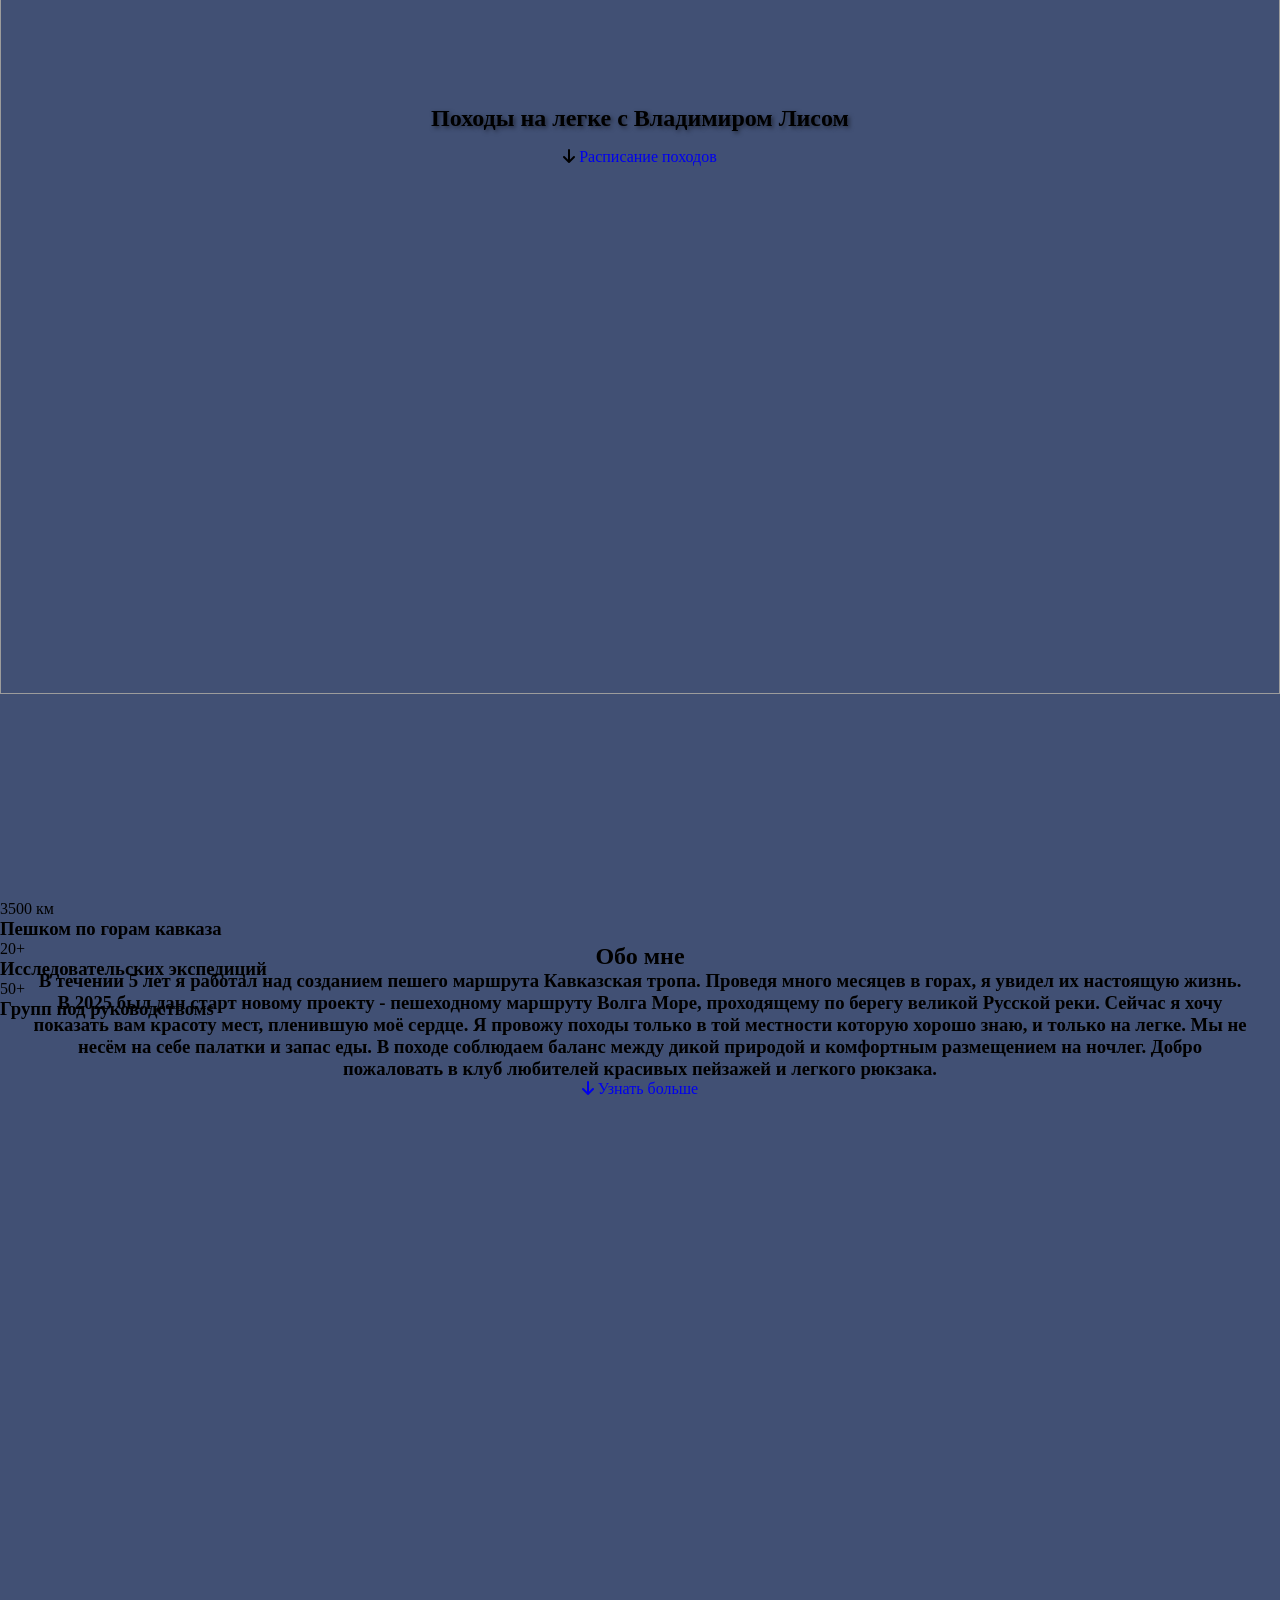
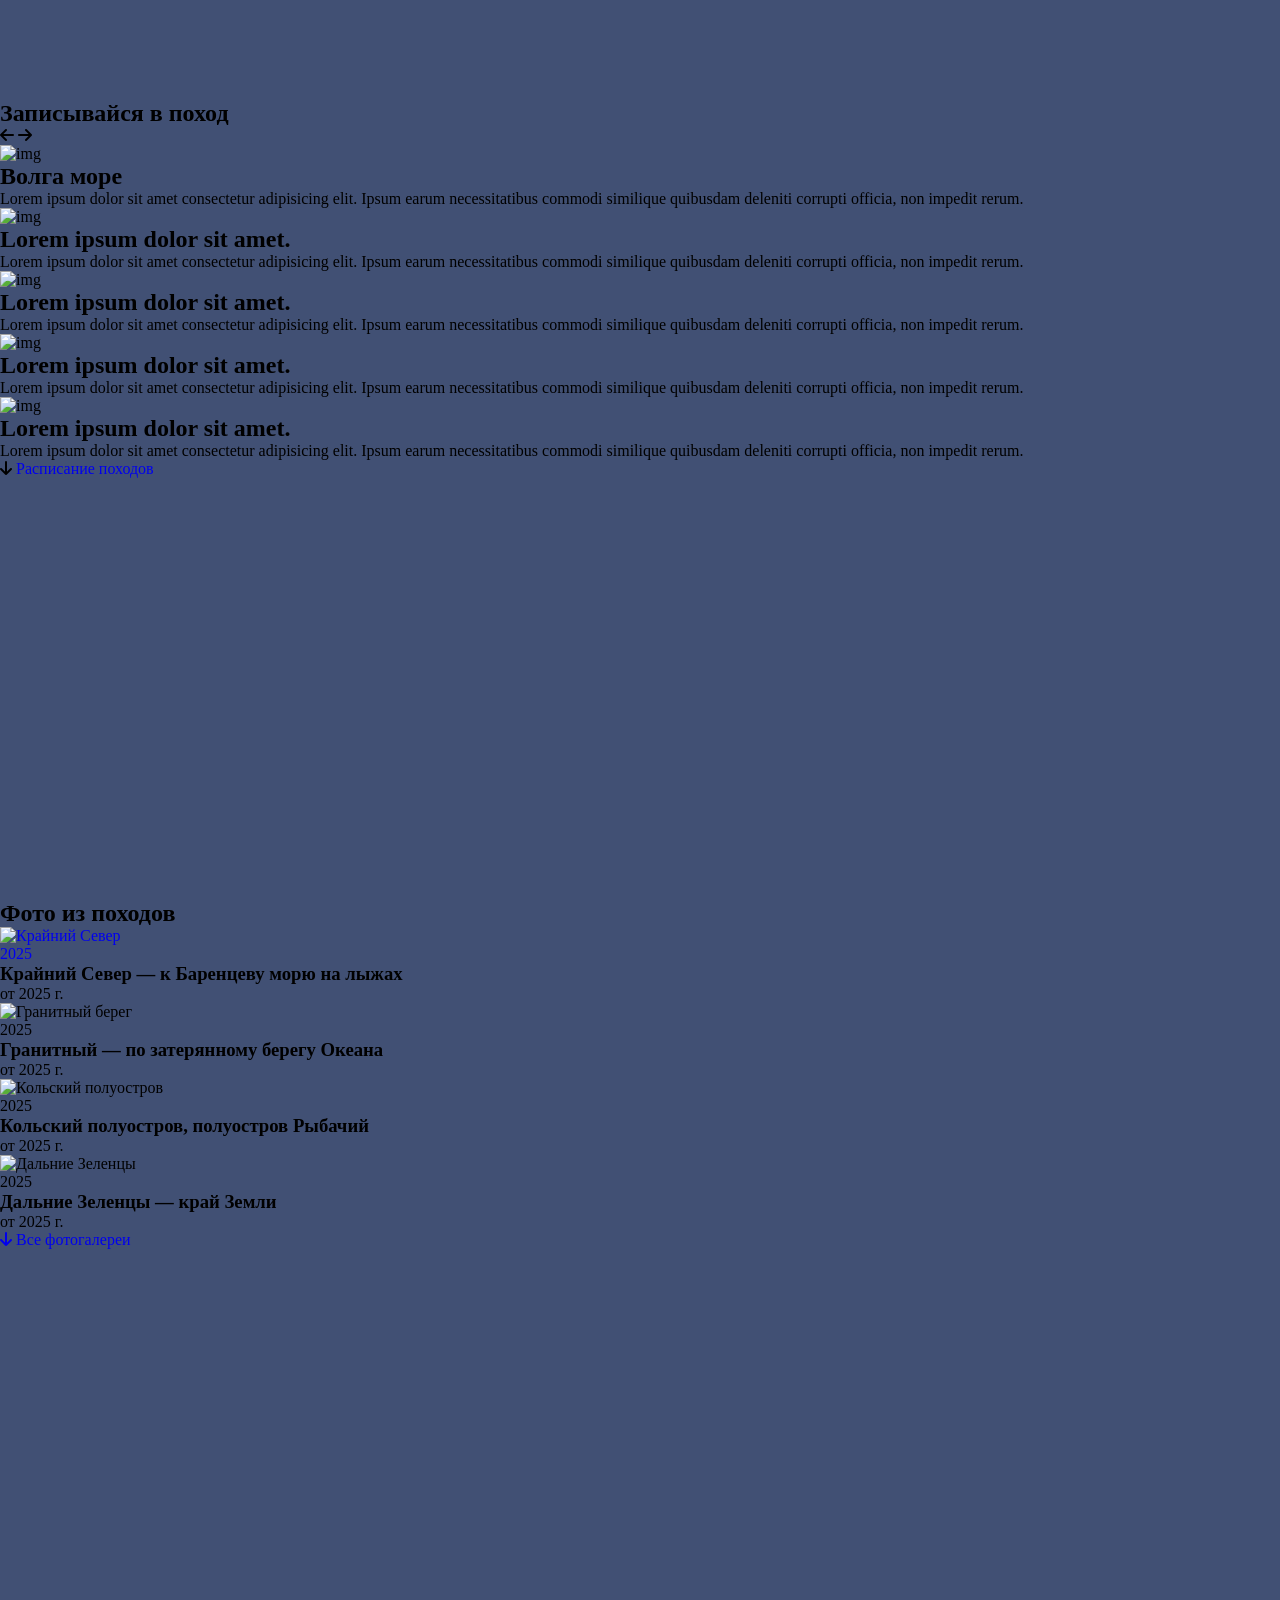
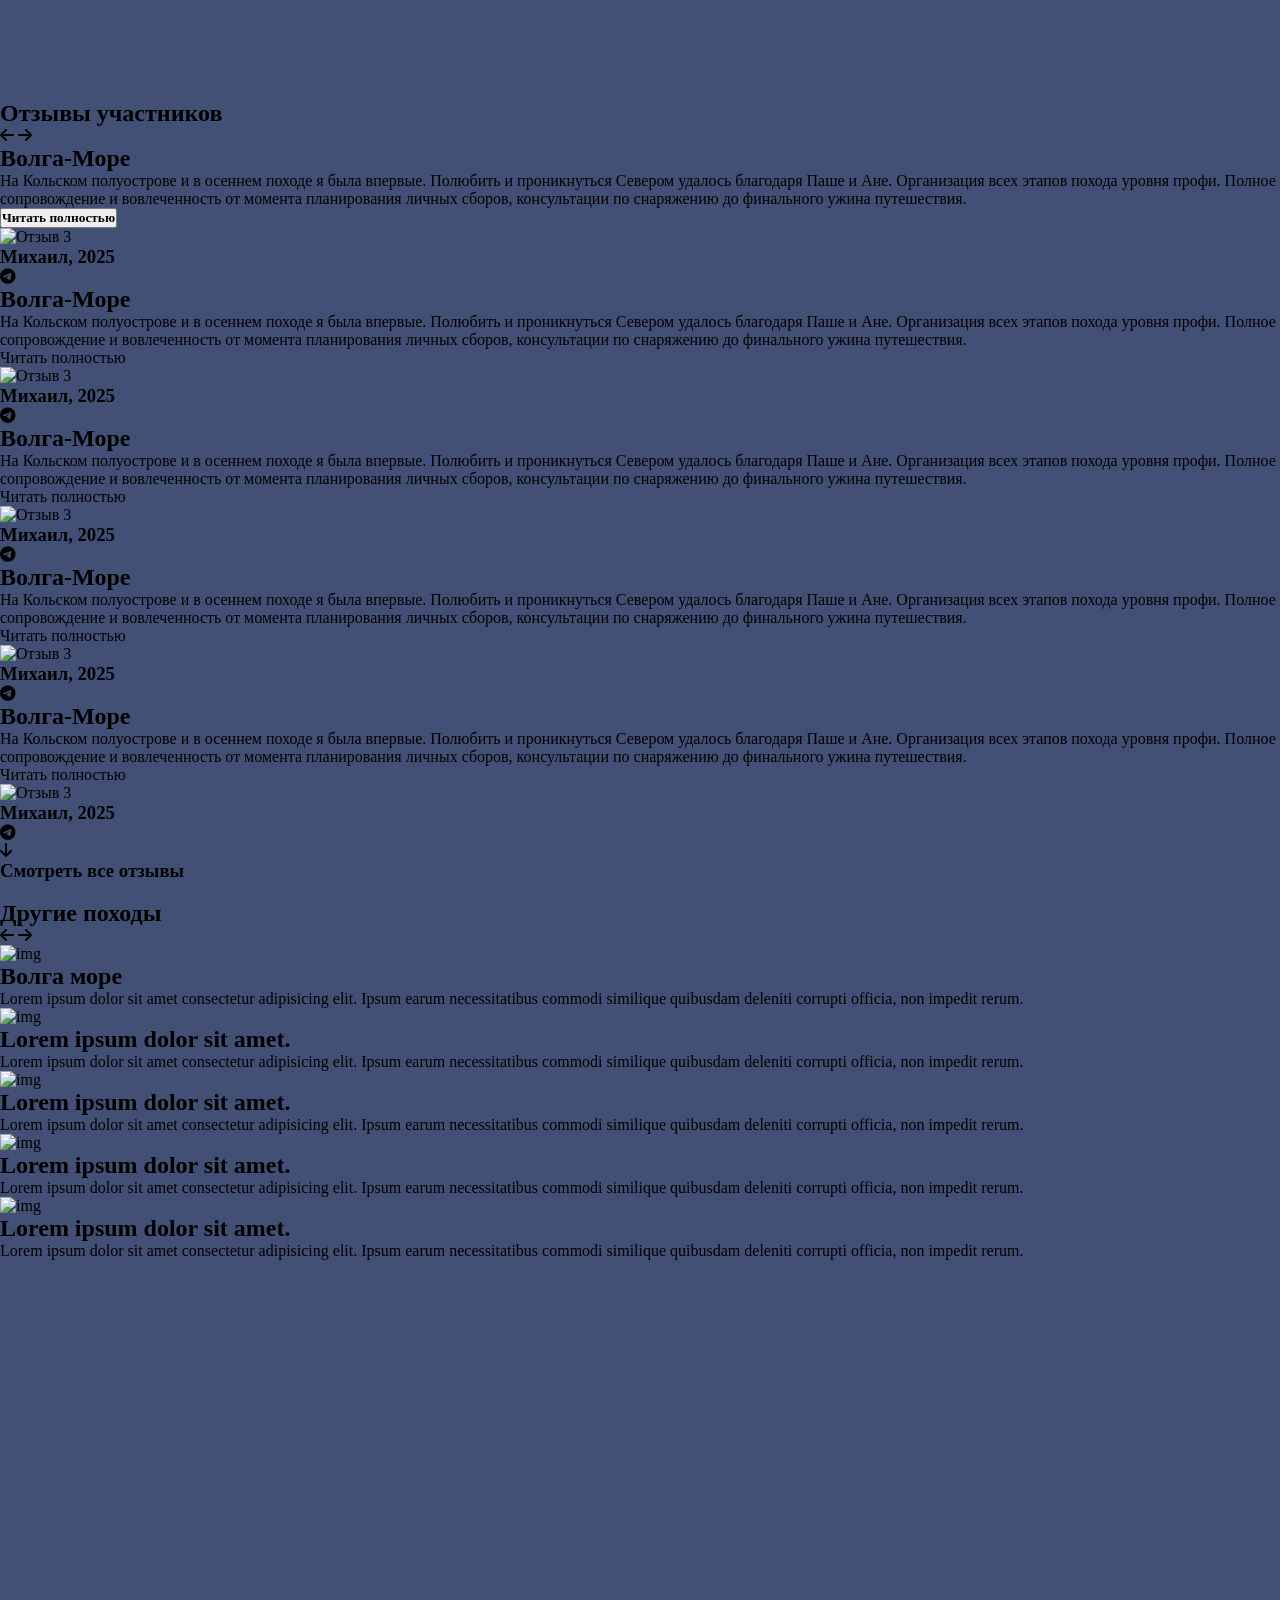
==== index.html @ 0742a008 "Add files via upload" ====
<!DOCTYPE html>
<html lang="en"
<head>
    <meta charset="UTF-8">
    <meta name="viewport" content="width=device-width, initial-scale=1.0">
    <title>VolgaMore</title>

    <link rel="stylesheet" href="./style.css">
    
    
    
    <link rel="stylesheet" href="https://cdnjs.cloudflare.com/ajax/libs/font-awesome/6.0.0/css/all.min.css">
   
</head>



<body>
<div id="header-placeholder"></div>

<main>

    <section id="topDescription" class="topDescription">

        <div class="topDescription-container">

            <img src="fotoForOne/first.jpg" alt="">

            <div class="info-box">

                <div class="text">
                    <h1>Походы на легке с Владимиром Лисом</h1>
                </div>

                <div class="btn-group">

                     <div class="btn">
                        <i class="fa-solid fa-arrow-down"></i>
                        <a href="schedule.html">Расписание походов </a>

                    </div>

                </div>

            </div>

        </div>
    </section>

    <section id="shortAbout" class="shortAbout">

        <div class="shortAbout-container">

            <div class="info-box">

                <div class="text1">
                    <h1>Обо мне</h1>
                    <h3>В течении  5 лет я  работал  над созданием пешего маршрута Кавказская тропа.
                    Проведя много месяцев в горах, я увидел их настоящую жизнь.
                    В 2025 был дан старт новому проекту - пешеходному маршруту  Волга  Море, проходящему по берегу великой  Русской реки. 
                    Сейчас я хочу  показать вам красоту мест,  пленившую  моё сердце.
                    Я провожу походы только в той местности которую хорошо знаю, и только на легке. Мы не несём на себе палатки и запас еды. В походе  соблюдаем баланс между дикой природой и комфортным размещением на ночлег.
                    Добро пожаловать в клуб любителей  красивых пейзажей и легкого рюкзака.
                    </h3>
                </div>

                <div class="btn">
                        <a href="./aboutSection/aboutBig.html"><i class="fa-solid fa-arrow-down"></i>
                        Узнать больше</a>
                </div>

            </div>

            <div class="grid">

                <div class="grid-card">
                    <span>3500 км</span>
                    <h3>Пешком по горам кавказа</h3>
                </div>

                <div class="grid-card">
                    <span>20+</span>
                    <h3>Исследовательских экспедиций</h3>
                </div>

                <div class="grid-card">
                    <span>50+</span>
                    <h3>Групп под руководствомs</h3>
                </div>

            </div>
  
        </div>

    </section>

   <section id="videoCarousel" class="videoCarousel">
    
        <div class="carousel-header">

            <div class="text1">
                <h1>Записывайся в поход</h1>
            </div>
            
            <div class="carousel-buttons">
                <i id="scrollLeft" class="fa-solid fa-arrow-left"></i>
                <i id="scrollRight" class="fa-solid fa-arrow-right"></i>
            </div>

        </div>

        <ul class="videoCarousel-container">

            <li class="card" onclick="window.location.href='volgaMore.html'">
            <div class="img">
                <img src="./video/one.jpg" alt="img" draggable="false">
            </div>
            <h2>Волга море</h2>
            <p>Lorem ipsum dolor sit amet consectetur adipisicing elit. Ipsum earum necessitatibus commodi similique quibusdam deleniti corrupti officia, non impedit rerum.</p>
            </li>

            <li class="card">
                <div class="img">
                    <img src="./video/two.jpg" alt="img" draggable="false">
                </div>
                <h2>Lorem ipsum dolor sit amet.</h2>
                <p>Lorem ipsum dolor sit amet consectetur adipisicing elit. Ipsum earum necessitatibus commodi similique quibusdam deleniti corrupti officia, non impedit rerum.</p>
            </li>

            <li class="card">
                <div class="img">
                    <img src="./video/three.jpg" alt="img" draggable="false">
                </div>
                <h2>Lorem ipsum dolor sit amet.</h2>
                <p>Lorem ipsum dolor sit amet consectetur adipisicing elit. Ipsum earum necessitatibus commodi similique quibusdam deleniti corrupti officia, non impedit rerum.</p>
            </li>

            <li class="card">
                <div class="img">
                    <img src="./video/fore.jpg" alt="img" draggable="false">
                </div>
                <h2>Lorem ipsum dolor sit amet.</h2>
                <p>Lorem ipsum dolor sit amet consectetur adipisicing elit. Ipsum earum necessitatibus commodi similique quibusdam deleniti corrupti officia, non impedit rerum.</p>
            </li>

            <li class="card">
                <div class="img">
                    <img src="./video/five.jpg" alt="img" draggable="false">
                </div>
                <h2>Lorem ipsum dolor sit amet.</h2>
                <p>Lorem ipsum dolor sit amet consectetur adipisicing elit. Ipsum earum necessitatibus commodi similique quibusdam deleniti corrupti officia, non impedit rerum.</p>
            </li>
        </ul>

        <div class="btn2-container">
            <div class="btn2">
                <i class="fa-solid fa-arrow-down"></i>
                <a href="./schedule.html">Расписание походов</a>
            </div>
        </div>
    </section>

    <!-- Секция Фото из походов -->
    <section class="photo-gallery">

        <div class="gallery-container">

     
        <h1 class="gallery-title">Фото из походов</h1>
        
        
        <div class="gallery-grid">
            
            <!-- Карточка 1 - большая (2x2) -->
            <div class="gallery-card">
                <a href="./fotoSection/fotoMain/derbent/index.html" class="card-link">
                    <div class="gallery-image">
                        <img src="./volgaMore/reference/1.jpg" alt="Крайний Север">
                        <div class="gallery-overlay">
                            <span class="gallery-year">2025</span>
                        </div>
                    </div>
                </a>
                <div class="gallery-info">
                    <h3>Крайний Север — к Баренцеву морю на лыжах</h3>
                    <p>от 2025 г.</p>
                </div>

            </div>

            <!-- Карточка 2 -->
            <div class="gallery-card">
                <div class="gallery-image">
                    <img src="./volgaMore/reference/20250818_160119.jpg" alt="Гранитный берег">
                    <div class="gallery-overlay">
                        <span class="gallery-year">2025</span>
                    </div>
                </div>
                <div class="gallery-info">
                    <h3>Гранитный — по затерянному берегу Океана</h3>
                    <p>от 2025 г.</p>
                </div>
            </div>

            <!-- Карточка 3 -->
            <div class="gallery-card">
                <div class="gallery-image">
                    <img src="./video/one.jpg" alt="Кольский полуостров">
                    <div class="gallery-overlay">
                        <span class="gallery-year">2025</span>
                    </div>
                </div>
                <div class="gallery-info">
                    <h3>Кольский полуостров, полуостров Рыбачий</h3>
                    <p>от 2025 г.</p>
                </div>
            </div>

            <!-- Карточка 4 -->
            <div class="gallery-card">
                <div class="gallery-image">
                    <img src="./video/two.jpg" alt="Дальние Зеленцы">
                    <div class="gallery-overlay">
                        <span class="gallery-year">2025</span>
                    </div>
                </div>
                <div class="gallery-info">
                    <h3>Дальние Зеленцы — край Земли</h3>
                    <p>от 2025 г.</p>
                </div>
            </div>

        </div>

        
            <a href="./fotoSection/fotoMain.html" class="btn2">
                <i  class="fa-solid fa-arrow-down"></i>
                Все фотогалереи
            </a>
        

        </div>
    </section>

    <section id="opinionCarousel" class="opinionCarousel">

    <div class="carousel-header">

        <div class="text1">
            <h1>Отзывы участников</h1>
        </div>

        <div class="carousel-buttons">
            <i id="scrollLeftOpinion" class="fa-solid fa-arrow-left"></i>
            <i id="scrollRightOpinion" class="fa-solid fa-arrow-right"></i>
        </div>
        
    </div>

    <ul class="opinionCarousel-container">

        <li class="card-Opinion">

            <div class="opinion">

                <h1>Волга-Море</h1>

                <p>На Кольском полуострове и в осеннем походе я была впервые. Полюбить и проникнуться Севером удалось благодаря Паше и Ане. Организация всех этапов похода уровня профи. Полное сопровождение и вовлеченность от момента планирования личных сборов, консультации по снаряжению до финального ужина путешествия.</p>
                
                <div class="button-wrapper" style="pointer-events: auto;"> 

                <button class="buttonOpinion" id="buttonOpinion1"><h4>Читать полностью</h4></button>
                    </div>
            </div>
            <div class="avatarDiskr">
                <img class="avatar" src="./video/three.jpg" alt="Отзыв 3" draggable="false">
                
                <div class="diskr">
                    <h3>Михаил, 2025</h3>
                    <i class="fa-brands fa-telegram"></i>
                </div>
            </div>
        </li>
        <li class="card-Opinion">
            <div class="opinion">
                <h1>Волга-Море</h1>
                <p>На Кольском полуострове и в осеннем походе я была впервые. Полюбить и проникнуться Севером удалось благодаря Паше и Ане. Организация всех этапов похода уровня профи. Полное сопровождение и вовлеченность от момента планирования личных сборов, консультации по снаряжению до финального ужина путешествия.</p>
                <p>Читать полностью</p>
            </div>
            <div class="avatarDiskr">
                <img class="avatar" src="./video/three.jpg" alt="Отзыв 3" draggable="false">
                
                <div class="diskr">
                    <h3>Михаил, 2025</h3>
                    <i class="fa-brands fa-telegram"></i>
                </div>
            </div>
        </li>
        <li class="card-Opinion">
            <div class="opinion">
                <h1>Волга-Море</h1>
                <p>На Кольском полуострове и в осеннем походе я была впервые. Полюбить и проникнуться Севером удалось благодаря Паше и Ане. Организация всех этапов похода уровня профи. Полное сопровождение и вовлеченность от момента планирования личных сборов, консультации по снаряжению до финального ужина путешествия.</p>
                <p>Читать полностью</p>
            </div>
            <div class="avatarDiskr">
                <img class="avatar" src="./video/three.jpg" alt="Отзыв 3" draggable="false">
                
                <div class="diskr">
                    <h3>Михаил, 2025</h3>
                    <i class="fa-brands fa-telegram"></i>
                </div>
            </div>
        </li>
        <li class="card-Opinion">
            <div class="opinion">
                <h1>Волга-Море</h1>
                <p>На Кольском полуострове и в осеннем походе я была впервые. Полюбить и проникнуться Севером удалось благодаря Паше и Ане. Организация всех этапов похода уровня профи. Полное сопровождение и вовлеченность от момента планирования личных сборов, консультации по снаряжению до финального ужина путешествия.</p>
                <p>Читать полностью</p>
            </div>
            <div class="avatarDiskr">
                <img class="avatar" src="./video/three.jpg" alt="Отзыв 3" draggable="false">
                
                <div class="diskr">
                    <h3>Михаил, 2025</h3>
                    <i class="fa-brands fa-telegram"></i>
                </div>
            </div>
        </li>
        <li class="card-Opinion">
            <div class="opinion">
                <h1>Волга-Море</h1>
                <p>На Кольском полуострове и в осеннем походе я была впервые. Полюбить и проникнуться Севером удалось благодаря Паше и Ане. Организация всех этапов похода уровня профи. Полное сопровождение и вовлеченность от момента планирования личных сборов, консультации по снаряжению до финального ужина путешествия.</p>
                <p>Читать полностью</p>
            </div>
            <div class="avatarDiskr">
                <img class="avatar" src="./video/three.jpg" alt="Отзыв 3" draggable="false">
                
                <div class="diskr">
                    <h3>Михаил, 2025</h3>
                    <i class="fa-brands fa-telegram"></i>
                </div>
            </div>
        </li>

    </ul>

            <div class="btn2">
                <i class="fa-solid fa-arrow-down"></i>
                <h3>Смотреть все отзывы</h3>
            </div>

    </section>

    <section id="video-Carousel" class="video-Carousel">
    
        <div class="carousel-header">

            <div class="text1">
                <h1>Другие походы</h1>
            </div>
            
            <div class="carousel-buttons">
                <i id="scrollLeft" class="fa-solid fa-arrow-left"></i>
                <i id="scrollRight" class="fa-solid fa-arrow-right"></i>
            </div>

        </div>

        <ul class="video-Carousel-container">

            <li class="card-video" onclick="window.location.href='volgaMore.html'">
            <div class="img">
                <img src="./video/one.jpg" alt="img" draggable="false">
            </div>
            <h2>Волга море</h2>
            <p>Lorem ipsum dolor sit amet consectetur adipisicing elit. Ipsum earum necessitatibus commodi similique quibusdam deleniti corrupti officia, non impedit rerum.</p>
            </li>

            <li class="card-video">
                <div class="img">
                    <img src="./video/two.jpg" alt="img" draggable="false">
                </div>
                <h2>Lorem ipsum dolor sit amet.</h2>
                <p>Lorem ipsum dolor sit amet consectetur adipisicing elit. Ipsum earum necessitatibus commodi similique quibusdam deleniti corrupti officia, non impedit rerum.</p>
            </li>

            <li class="card-video">
                <div class="img">
                    <img src="./video/three.jpg" alt="img" draggable="false">
                </div>
                <h2>Lorem ipsum dolor sit amet.</h2>
                <p>Lorem ipsum dolor sit amet consectetur adipisicing elit. Ipsum earum necessitatibus commodi similique quibusdam deleniti corrupti officia, non impedit rerum.</p>
            </li>

            <li class="card-video">
                <div class="img">
                    <img src="./video/fore.jpg" alt="img" draggable="false">
                </div>
                <h2>Lorem ipsum dolor sit amet.</h2>
                <p>Lorem ipsum dolor sit amet consectetur adipisicing elit. Ipsum earum necessitatibus commodi similique quibusdam deleniti corrupti officia, non impedit rerum.</p>
            </li>

            <li class="card-video">
                <div class="img">
                    <img src="./video/five.jpg" alt="img" draggable="false">
                </div>
                <h2>Lorem ipsum dolor sit amet.</h2>
                <p>Lorem ipsum dolor sit amet consectetur adipisicing elit. Ipsum earum necessitatibus commodi similique quibusdam deleniti corrupti officia, non impedit rerum.</p>
            </li>
        </ul>

       
    </section>

   
   
   
   
    <div id="footer-placeholder"></div>


</main>



    
  



<dialog id="enrolOpinionDialog1" class="opinion-dialog">

    <div class="dialogOpinion-content">

        <button class="closeDialog" id="closeDialog1">✕</button>
        <h2>На Кольском полуострове и в осеннем походе я была впервые. Полюбить и проникнуться Севером удалось благодаря Паше и Ане. Организация всех этапов похода уровня профи. Полное сопровождение и вовлеченность от момента планирования личных сборов, консультации по снаряжению до финального ужина путешествия.</h2>
   
    </div>

</dialog>


<dialog id="enrolOpinionDialog2" class="opinion-dialog">

    <div class="dialogOpinion-content">
        <button class="closeDialog" id="closeDialog">✕</button>
        <h2>Полный текст второго отзыва. Отличный поход, прекрасные виды, опытные проводники.</h2>
    
    </div>

</dialog>

<script src="./js/script.js" defer></script>
<script src="./js/header.js" defer></script>
<script src="./js/footer-loader.js" defer></script>
            
</body>
</html>
---- style.css ----
@import "./elements/header/header.css";
@import "./elements/runstrok/runtrips.css";
@import "./elements/footer/footer.css";





@import "./styles/videoCarousel.css";
@import "./styles/about.css";


@import "./styles/navForPoxod.css";
@import "./styles/contactFormSection.css";
@import "./styles/fotoFromBento.css";

@import "./styles/opinion.css";
@import "./styles/video-carousel.css";
@import "./styles/schedule/schedule.css";
@import "./styles/schedule/discription.css";

@import "./styles/roors/root.css";

@import "./videoSection/videoMain.css";

@import "./fotoSection/fotoStylesMain.css";
@import "./fotoSection/forGeneralFotoAlbom.css";











*{
    margin: 0;
    padding: 0;
    box-sizing: border-box;
    font-family: 'Poppins';
    text-decoration: none;
    scroll-behavior: smooth;
    list-style: none;
    
    
}


html{
     height: 100%;
}

body{
    height: 100%;
    display: flex;
    flex-direction: column;
    min-height: 100vh;
    background-color: rgb(65, 80, 116);
}



section{
   
    min-height: 50rem;
    width: 100%;
    position: relative;
    

    
}

.topDescription {
    display: flex;
    align-items: center;
    justify-content: center;
    padding: 0;
    margin: 0;
    position: relative;
    width: 100%;
    height: 100vh; /* Make section full viewport height */
     z-index: 1;

}

.topDescription .topDescription-container {
    display: flex;
    align-items: center;
    justify-content: center;
    position: relative;
    width: 100%;
    height: 100%; /* Take full height of parent */
}

.topDescription-container img {
    width: 100%;
    height: 90%;
    object-fit: cover; /* Cover entire area without distortion */
    display: block;
    margin-top: -10rem;
    filter: brightness(0.8) contrast(1.1); /* Darker with slightly more contrast */
}

.info-box {
    position: absolute;
    top: 15%; /* Center vertically */
    left: 50%;
    transform: translate(-50%, -50%); /* Perfect centering */
    text-align: center;
    z-index: 10;
    width: 100%;
    padding: 2rem;
}

.info-box .text h1 {
    margin-bottom: 1rem;
    text-shadow: 2px 2px 4px rgba(0, 0, 0, 0.5);
}

.btn-group {
    display: flex;
    justify-content: center;
    gap: 1rem;
}







@media (max-width: 360px) {
    
    .section{
    max-height: 30rem;
    width: 100%;
    color: blueviolet;
    
}
}
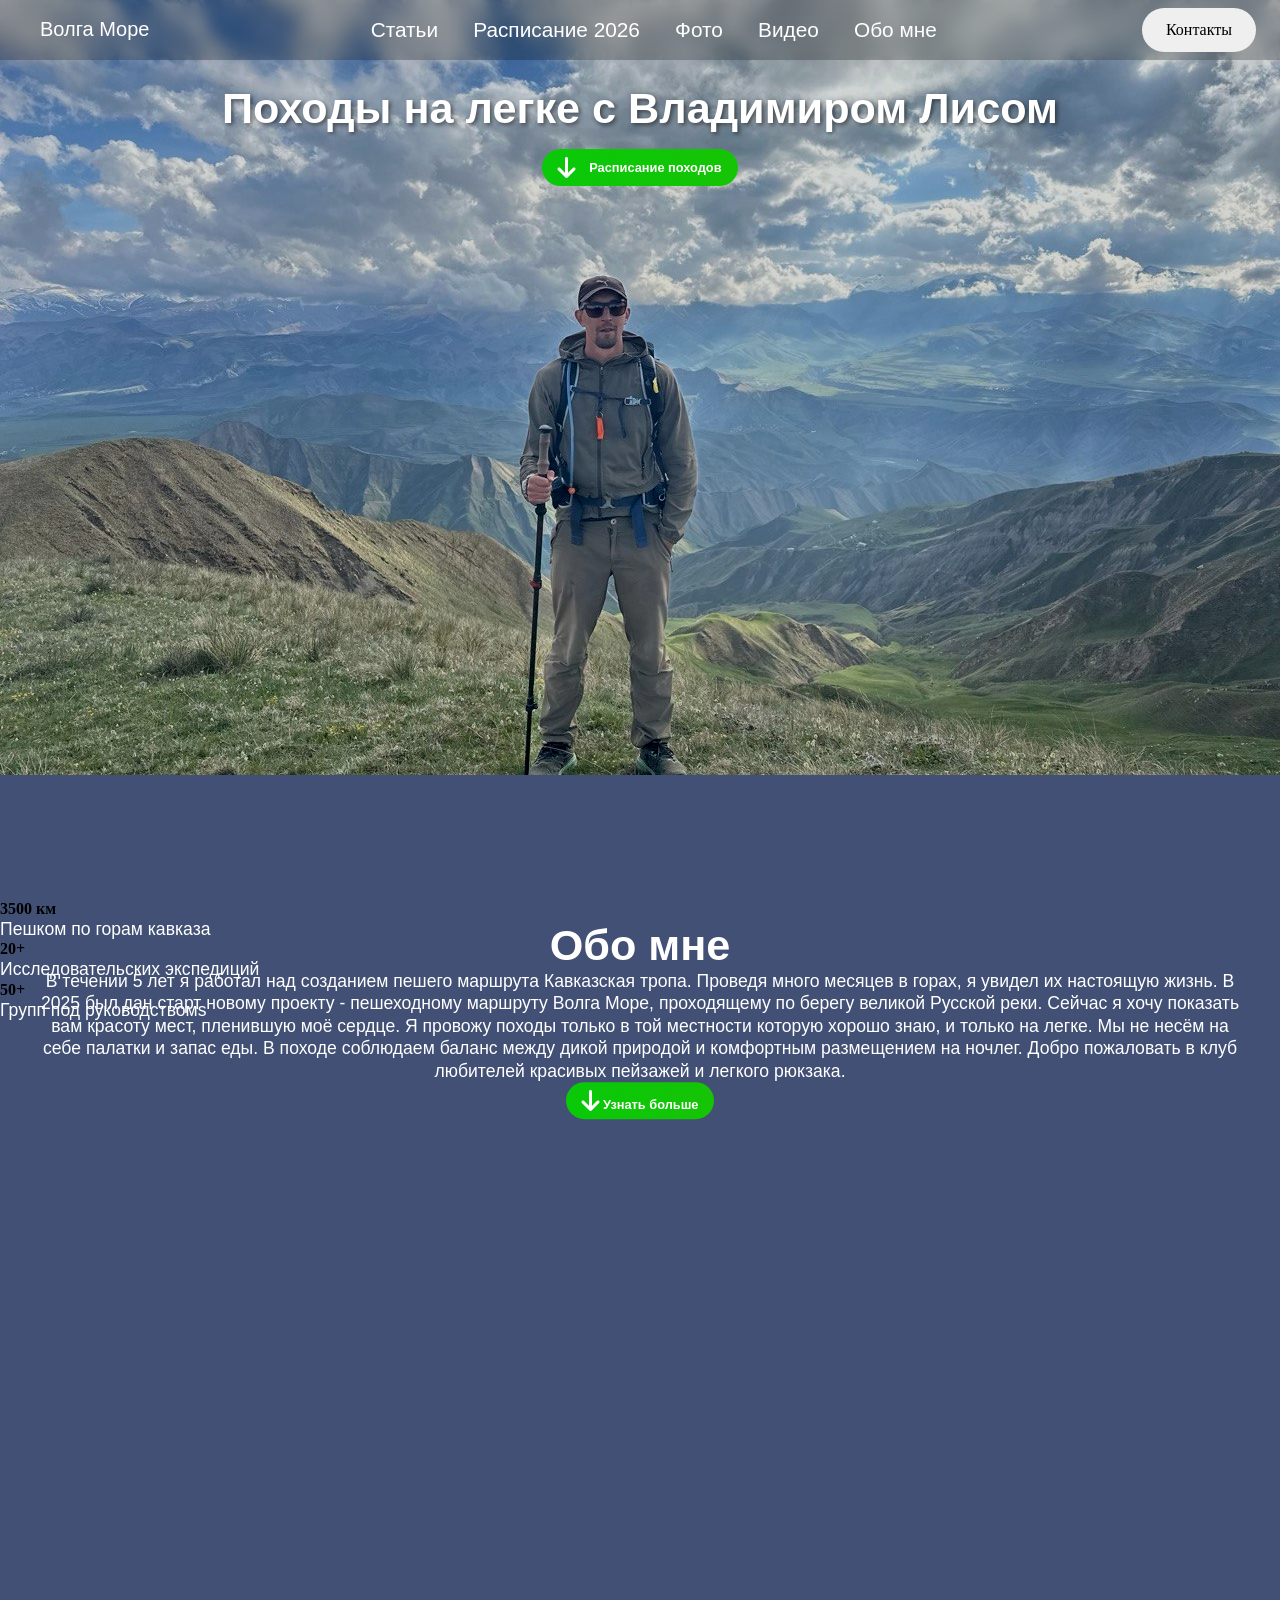
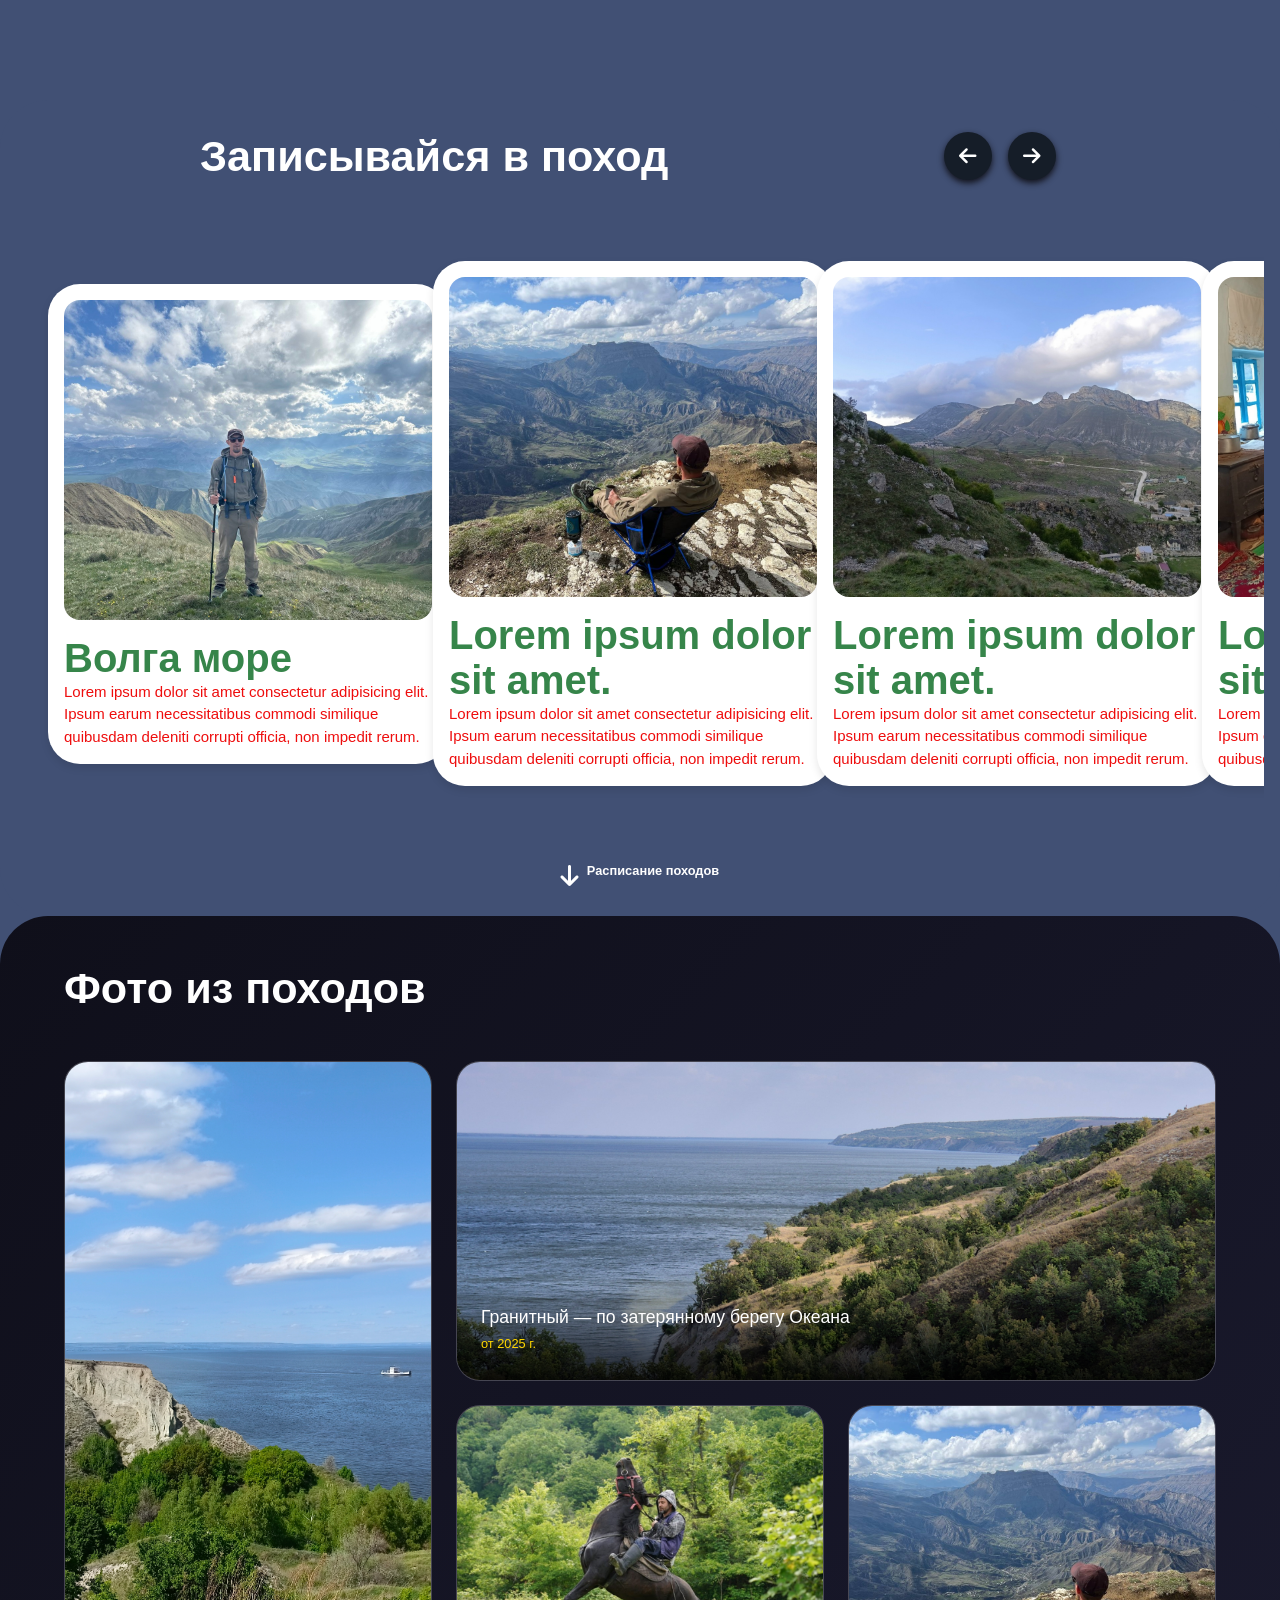
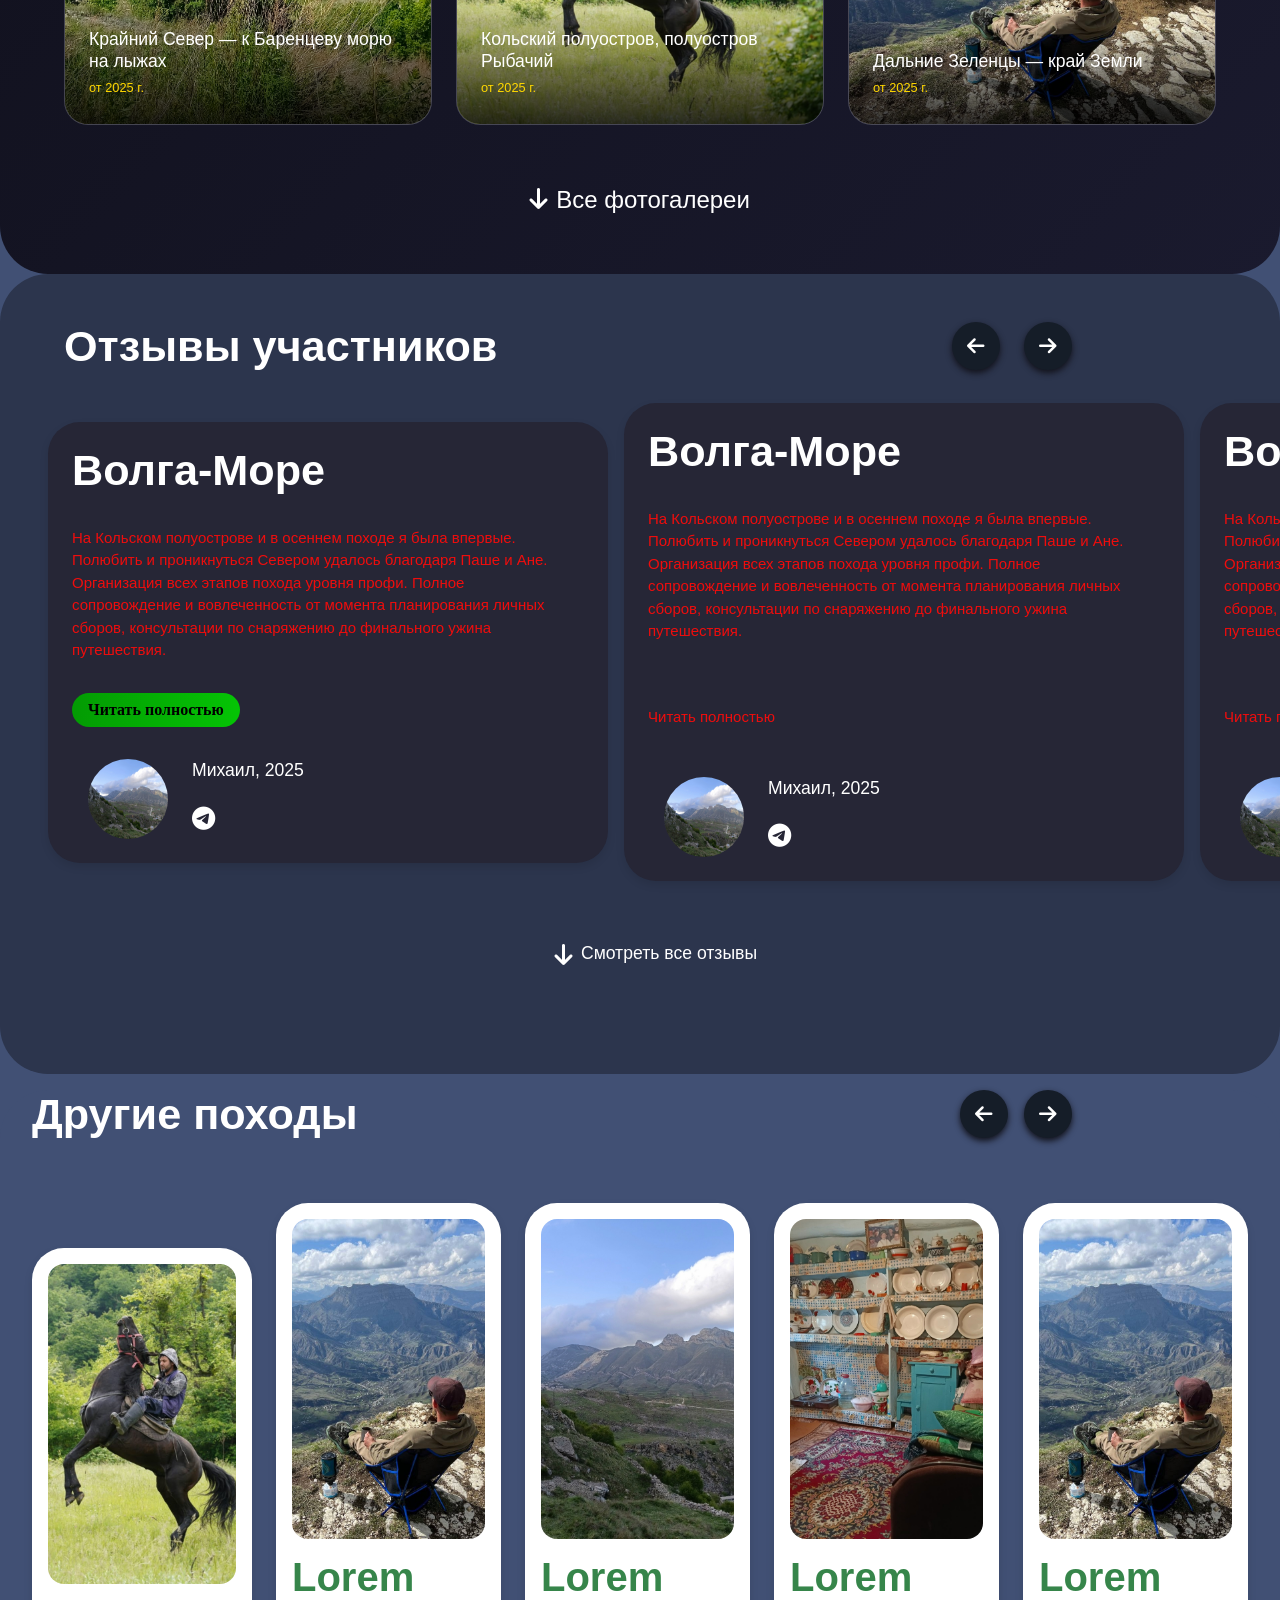
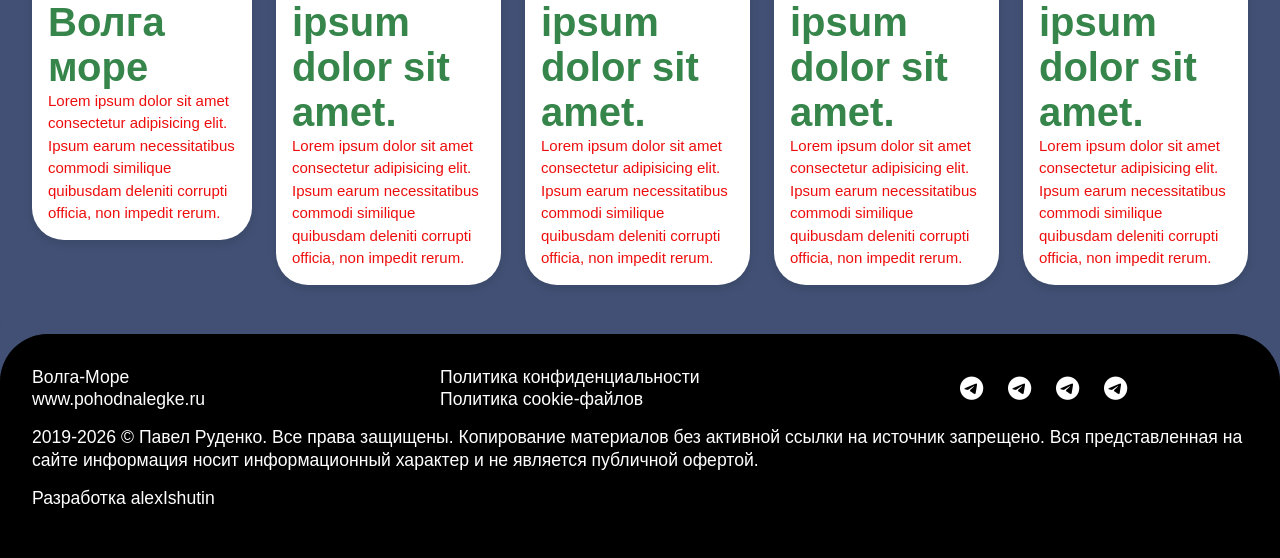
==== commit cff37919: "begin" ====
--- a/index.html
+++ b/index.html
@@ -1,22 +1,21 @@
 <!DOCTYPE html>
-<html lang="en"
+<html lang="en">
 <head>
     <meta charset="UTF-8">
     <meta name="viewport" content="width=device-width, initial-scale=1.0">
     <title>VolgaMore</title>
-
-    <link rel="stylesheet" href="./style.css">
-    
-    
+    
+    
+    <link rel="stylesheet" href="/stile.css">
     
     <link rel="stylesheet" href="https://cdnjs.cloudflare.com/ajax/libs/font-awesome/6.0.0/css/all.min.css">
    
 </head>
 
-
+<div id="header-placeholder"></div>
 
 <body>
-<div id="header-placeholder"></div>
+
 
 <main>
 
@@ -36,7 +35,7 @@
 
                      <div class="btn">
                         <i class="fa-solid fa-arrow-down"></i>
-                        <a href="schedule.html">Расписание походов </a>
+                        <a href="/schedule.html">Расписание походов </a>
 
                     </div>
 
@@ -65,7 +64,7 @@
                 </div>
 
                 <div class="btn">
-                        <a href="./aboutSection/aboutBig.html"><i class="fa-solid fa-arrow-down"></i>
+                        <a href="/aboutSection/aboutBig.html"><i class="fa-solid fa-arrow-down"></i>
                         Узнать больше</a>
                 </div>
 
@@ -113,7 +112,7 @@
 
             <li class="card" onclick="window.location.href='volgaMore.html'">
             <div class="img">
-                <img src="./video/one.jpg" alt="img" draggable="false">
+                <img src="/fotoForOne/first.jpg" alt="img" draggable="false">
             </div>
             <h2>Волга море</h2>
             <p>Lorem ipsum dolor sit amet consectetur adipisicing elit. Ipsum earum necessitatibus commodi similique quibusdam deleniti corrupti officia, non impedit rerum.</p>
@@ -121,7 +120,7 @@
 
             <li class="card">
                 <div class="img">
-                    <img src="./video/two.jpg" alt="img" draggable="false">
+                    <img src="/video/two.jpg" alt="img" draggable="false">
                 </div>
                 <h2>Lorem ipsum dolor sit amet.</h2>
                 <p>Lorem ipsum dolor sit amet consectetur adipisicing elit. Ipsum earum necessitatibus commodi similique quibusdam deleniti corrupti officia, non impedit rerum.</p>
@@ -129,7 +128,7 @@
 
             <li class="card">
                 <div class="img">
-                    <img src="./video/three.jpg" alt="img" draggable="false">
+                    <img src="/video/three.jpg" alt="img" draggable="false">
                 </div>
                 <h2>Lorem ipsum dolor sit amet.</h2>
                 <p>Lorem ipsum dolor sit amet consectetur adipisicing elit. Ipsum earum necessitatibus commodi similique quibusdam deleniti corrupti officia, non impedit rerum.</p>
@@ -137,7 +136,7 @@
 
             <li class="card">
                 <div class="img">
-                    <img src="./video/fore.jpg" alt="img" draggable="false">
+                    <img src="/video/fore.jpg" alt="img" draggable="false">
                 </div>
                 <h2>Lorem ipsum dolor sit amet.</h2>
                 <p>Lorem ipsum dolor sit amet consectetur adipisicing elit. Ipsum earum necessitatibus commodi similique quibusdam deleniti corrupti officia, non impedit rerum.</p>
@@ -145,7 +144,7 @@
 
             <li class="card">
                 <div class="img">
-                    <img src="./video/five.jpg" alt="img" draggable="false">
+                    <img src="/video/five.jpg" alt="img" draggable="false">
                 </div>
                 <h2>Lorem ipsum dolor sit amet.</h2>
                 <p>Lorem ipsum dolor sit amet consectetur adipisicing elit. Ipsum earum necessitatibus commodi similique quibusdam deleniti corrupti officia, non impedit rerum.</p>
@@ -155,7 +154,7 @@
         <div class="btn2-container">
             <div class="btn2">
                 <i class="fa-solid fa-arrow-down"></i>
-                <a href="./schedule.html">Расписание походов</a>
+                <a href="/schedule.html">Расписание походов</a>
             </div>
         </div>
     </section>
@@ -173,7 +172,7 @@
             
             <!-- Карточка 1 - большая (2x2) -->
             <div class="gallery-card">
-                <a href="./fotoSection/fotoMain/derbent/index.html" class="card-link">
+                <a href="/fotoSection/fotoMain/derbent/index.html" class="card-link">
                     <div class="gallery-image">
                         <img src="./volgaMore/reference/1.jpg" alt="Крайний Север">
                         <div class="gallery-overlay">
@@ -191,7 +190,7 @@
             <!-- Карточка 2 -->
             <div class="gallery-card">
                 <div class="gallery-image">
-                    <img src="./volgaMore/reference/20250818_160119.jpg" alt="Гранитный берег">
+                    <img src="/volgaMore/reference/20250818_160119.jpg" alt="Гранитный берег">
                     <div class="gallery-overlay">
                         <span class="gallery-year">2025</span>
                     </div>
@@ -205,7 +204,7 @@
             <!-- Карточка 3 -->
             <div class="gallery-card">
                 <div class="gallery-image">
-                    <img src="./video/one.jpg" alt="Кольский полуостров">
+                    <img src="/video/one.jpg" alt="Кольский полуостров">
                     <div class="gallery-overlay">
                         <span class="gallery-year">2025</span>
                     </div>
@@ -219,7 +218,7 @@
             <!-- Карточка 4 -->
             <div class="gallery-card">
                 <div class="gallery-image">
-                    <img src="./video/two.jpg" alt="Дальние Зеленцы">
+                    <img src="/video/two.jpg" alt="Дальние Зеленцы">
                     <div class="gallery-overlay">
                         <span class="gallery-year">2025</span>
                     </div>
@@ -233,7 +232,7 @@
         </div>
 
         
-            <a href="./fotoSection/fotoMain.html" class="btn2">
+            <a href="/fotoSection/fotoMain.html" class="btn2">
                 <i  class="fa-solid fa-arrow-down"></i>
                 Все фотогалереи
             </a>
@@ -360,15 +359,15 @@
             </div>
             
             <div class="carousel-buttons">
-                <i id="scrollLeft" class="fa-solid fa-arrow-left"></i>
-                <i id="scrollRight" class="fa-solid fa-arrow-right"></i>
+                <i id="scrollLeftThird" class="fa-solid fa-arrow-left"></i>
+                <i id="scrollRightThird" class="fa-solid fa-arrow-right"></i>
             </div>
 
         </div>
 
         <ul class="video-Carousel-container">
 
-            <li class="card-video" onclick="window.location.href='volgaMore.html'">
+            <li class="card-Third" onclick="window.location.href='volgaMore.html'">
             <div class="img">
                 <img src="./video/one.jpg" alt="img" draggable="false">
             </div>
@@ -376,7 +375,7 @@
             <p>Lorem ipsum dolor sit amet consectetur adipisicing elit. Ipsum earum necessitatibus commodi similique quibusdam deleniti corrupti officia, non impedit rerum.</p>
             </li>
 
-            <li class="card-video">
+            <li class="card-Third">
                 <div class="img">
                     <img src="./video/two.jpg" alt="img" draggable="false">
                 </div>
@@ -384,25 +383,25 @@
                 <p>Lorem ipsum dolor sit amet consectetur adipisicing elit. Ipsum earum necessitatibus commodi similique quibusdam deleniti corrupti officia, non impedit rerum.</p>
             </li>
 
-            <li class="card-video">
-                <div class="img">
-                    <img src="./video/three.jpg" alt="img" draggable="false">
-                </div>
-                <h2>Lorem ipsum dolor sit amet.</h2>
-                <p>Lorem ipsum dolor sit amet consectetur adipisicing elit. Ipsum earum necessitatibus commodi similique quibusdam deleniti corrupti officia, non impedit rerum.</p>
-            </li>
-
-            <li class="card-video">
-                <div class="img">
-                    <img src="./video/fore.jpg" alt="img" draggable="false">
-                </div>
-                <h2>Lorem ipsum dolor sit amet.</h2>
-                <p>Lorem ipsum dolor sit amet consectetur adipisicing elit. Ipsum earum necessitatibus commodi similique quibusdam deleniti corrupti officia, non impedit rerum.</p>
-            </li>
-
-            <li class="card-video">
-                <div class="img">
-                    <img src="./video/five.jpg" alt="img" draggable="false">
+            <li class="card-Third">
+                <div class="img">
+                    <img src="/video/three.jpg" alt="img" draggable="false">
+                </div>
+                <h2>Lorem ipsum dolor sit amet.</h2>
+                <p>Lorem ipsum dolor sit amet consectetur adipisicing elit. Ipsum earum necessitatibus commodi similique quibusdam deleniti corrupti officia, non impedit rerum.</p>
+            </li>
+
+            <li class="card-Third">
+                <div class="img">
+                    <img src="/video/fore.jpg" alt="img" draggable="false">
+                </div>
+                <h2>Lorem ipsum dolor sit amet.</h2>
+                <p>Lorem ipsum dolor sit amet consectetur adipisicing elit. Ipsum earum necessitatibus commodi similique quibusdam deleniti corrupti officia, non impedit rerum.</p>
+            </li>
+
+            <li class="card-Third">
+                <div class="img">
+                    <img src="/video/five.jpg" alt="img" draggable="false">
                 </div>
                 <h2>Lorem ipsum dolor sit amet.</h2>
                 <p>Lorem ipsum dolor sit amet consectetur adipisicing elit. Ipsum earum necessitatibus commodi similique quibusdam deleniti corrupti officia, non impedit rerum.</p>
--- a/stile.css
+++ b/stile.css
@@ -0,0 +1,148 @@
+
+
+
+@import "/elements/header/header.css";
+@import "/elements/runStrok/runStrips.css";
+@import "/elements/footer/footer.css";
+
+
+
+
+
+@import "/styles/videoCarousel.css";
+@import "/styles/about.css";
+@import "/styles/respons.css";
+@import "/styles/header.css";
+@import "/styles/navForPoxod.css";
+@import "/styles/contactFormSection.css";
+@import "/styles/fotoFromBento.css";
+@import "/styles/footer.css";
+@import "/styles/opinion.css";
+@import "/styles/video-carousel.css";
+@import "/styles/schedule/schedule.css";
+@import "/styles/schedule/discription.css";
+@import "/styles/roors/root.css";
+
+
+@import "/videoSection/videoMain.css";
+
+
+
+@import "/fotoSection/fotoStylesMain.css";
+@import "/fotoSection/forGeneralFotoAlbom.css";
+
+
+
+
+
+
+
+
+
+
+
+*{
+    margin: 0;
+    padding: 0;
+    box-sizing: border-box;
+    font-family: 'Poppins';
+    text-decoration: none;
+    scroll-behavior: smooth;
+    list-style: none;
+    
+    
+}
+
+
+html{
+     height: 100%;
+}
+
+body{
+    height: 100%;
+    display: flex;
+    flex-direction: column;
+    min-height: 100vh;
+    background-color: rgb(65, 80, 116);
+}
+
+
+
+section{
+   
+    min-height: 50rem;
+    width: 100%;
+    position: relative;
+    
+
+    
+}
+
+.topDescription {
+    display: flex;
+    align-items: center;
+    justify-content: center;
+    padding: 0;
+    margin: 0;
+    position: relative;
+    width: 100%;
+    height: 100vh; /* Make section full viewport height */
+     z-index: 1;
+
+}
+
+.topDescription .topDescription-container {
+    display: flex;
+    align-items: center;
+    justify-content: center;
+    position: relative;
+    width: 100%;
+    height: 100%; /* Take full height of parent */
+}
+
+.topDescription-container img {
+    width: 100%;
+    height: 90%;
+    object-fit: cover; /* Cover entire area without distortion */
+    display: block;
+    margin-top: -10rem;
+    filter: brightness(0.8) contrast(1.1); /* Darker with slightly more contrast */
+}
+
+.info-box {
+    position: absolute;
+    top: 15%; /* Center vertically */
+    left: 50%;
+    transform: translate(-50%, -50%); /* Perfect centering */
+    text-align: center;
+    z-index: 10;
+    width: 100%;
+    padding: 2rem;
+}
+
+.info-box .text h1 {
+    margin-bottom: 1rem;
+    text-shadow: 2px 2px 4px rgba(0, 0, 0, 0.5);
+}
+
+.btn-group {
+    display: flex;
+    justify-content: center;
+    gap: 1rem;
+}
+
+
+
+
+
+
+
+@media (maxwidth: 360px) {
+    
+    .section{
+    max-height: 30rem;
+    width: 100%;
+    color: blueviolet;
+    
+}
+}
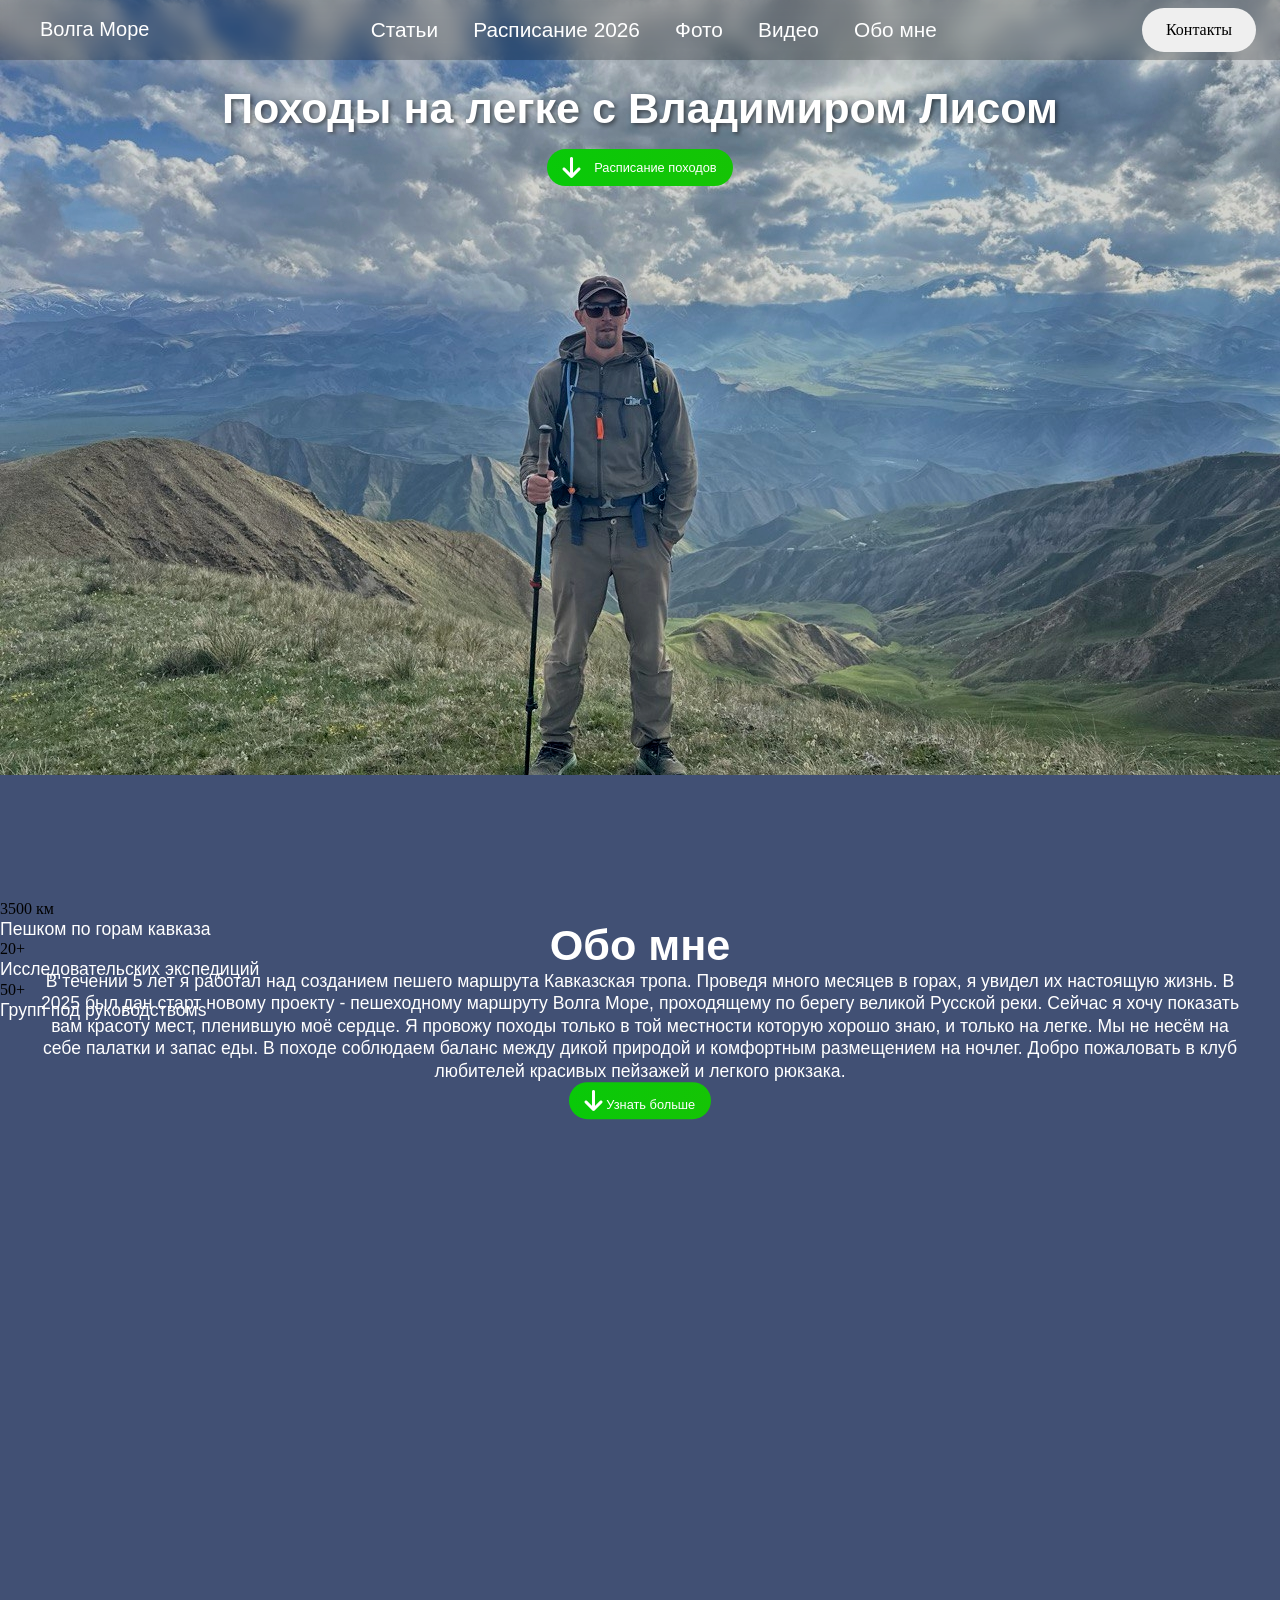
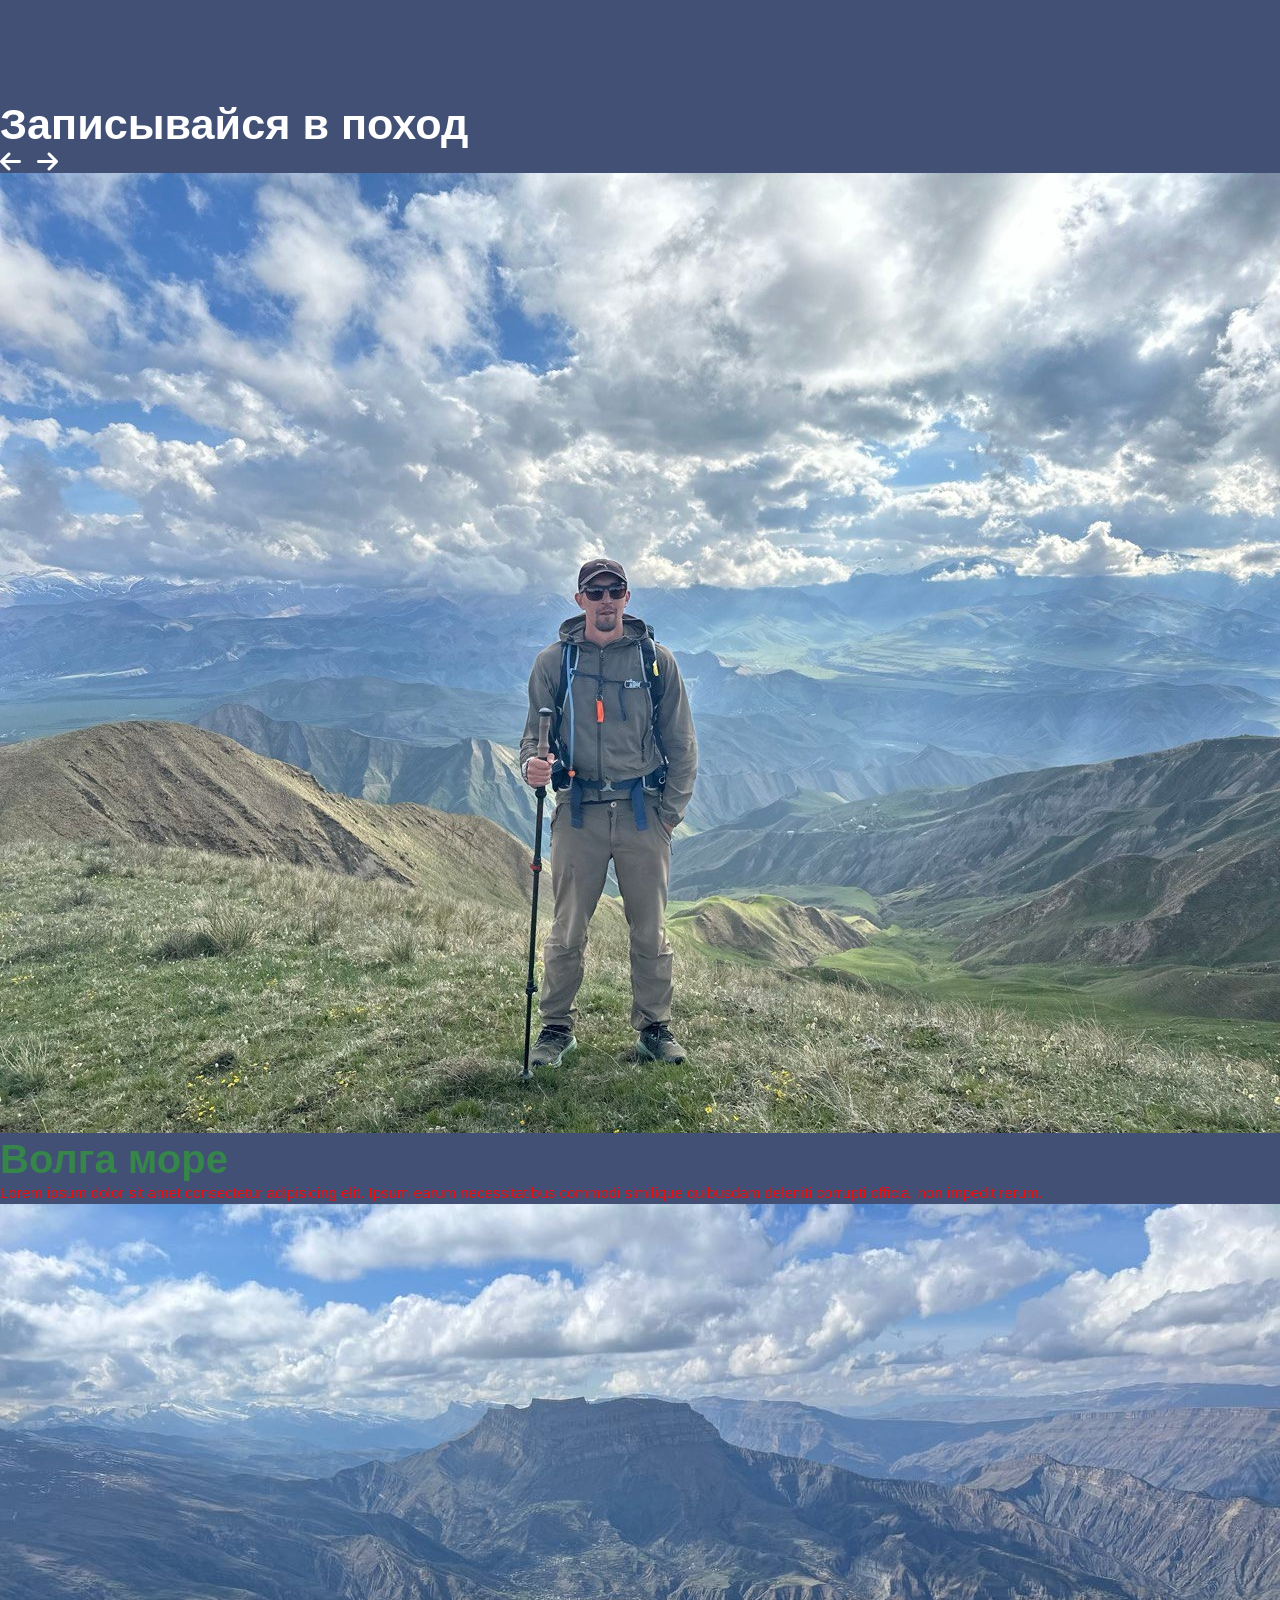
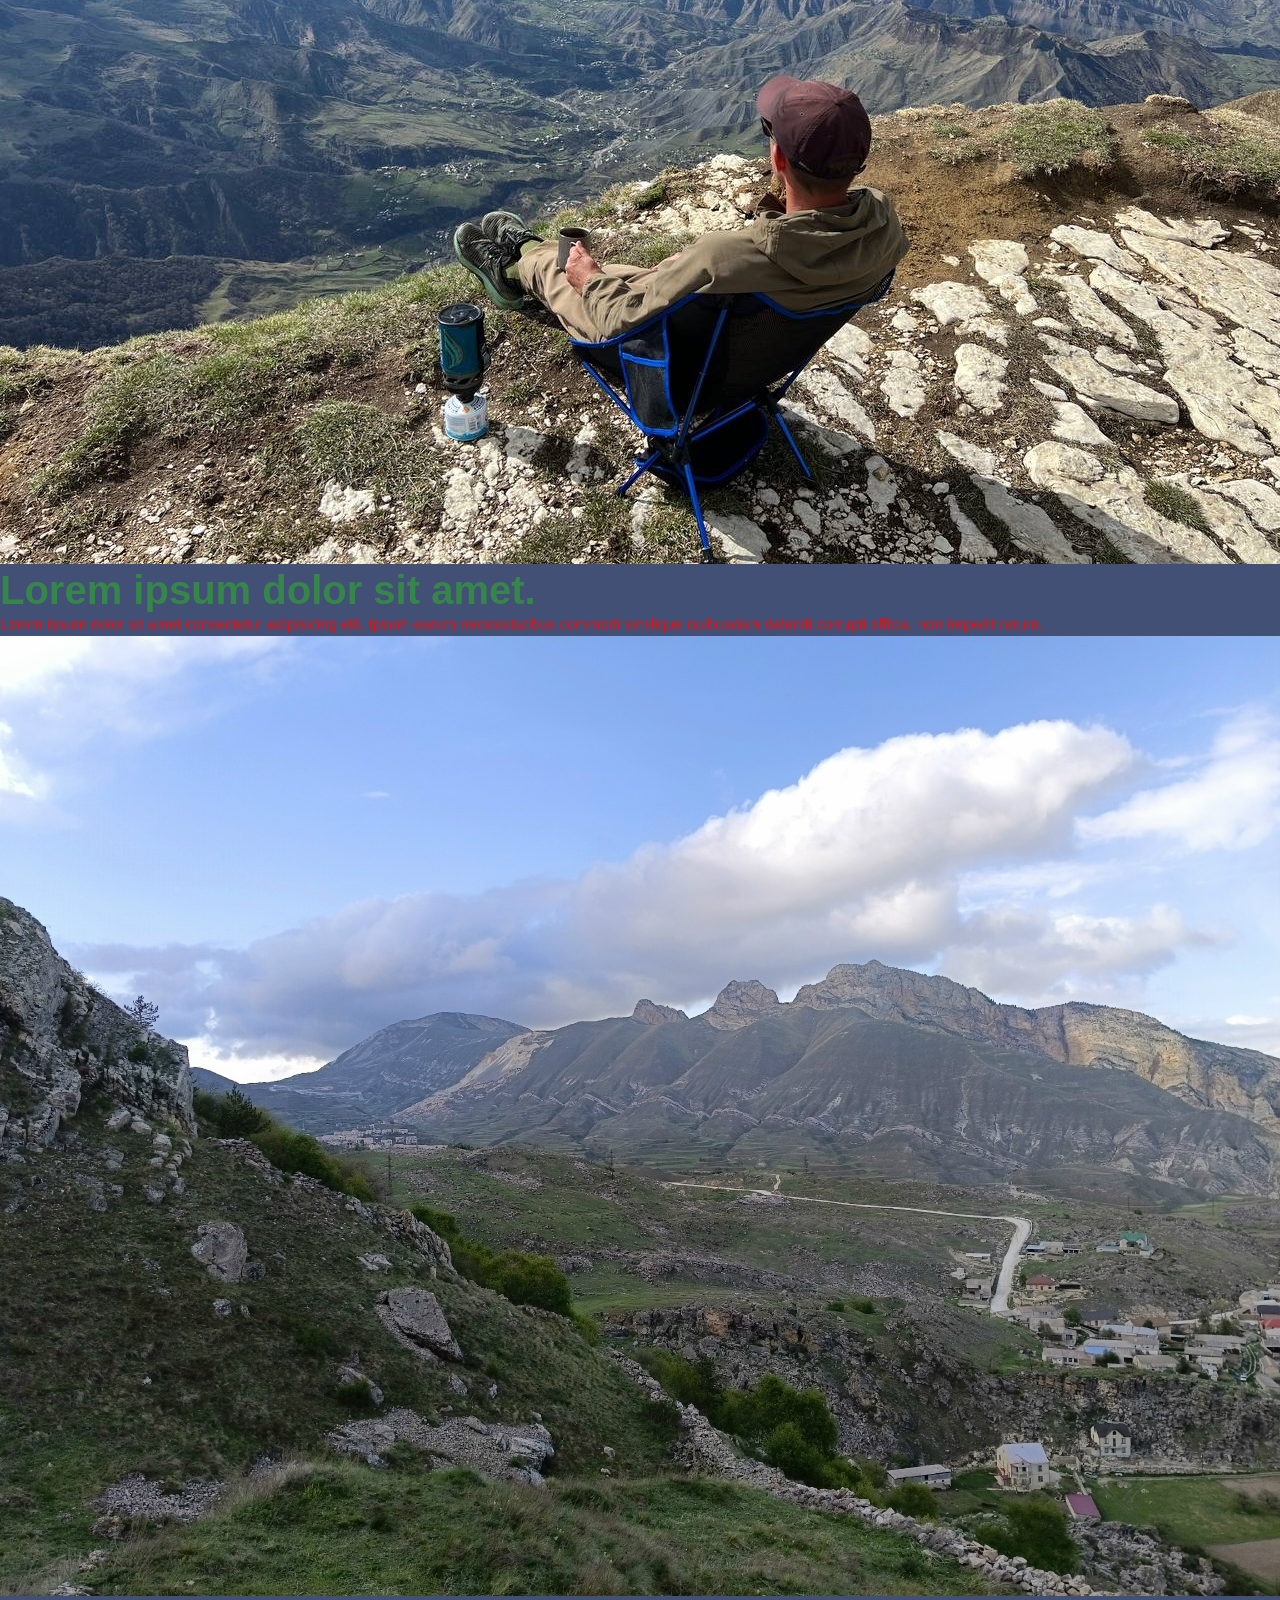
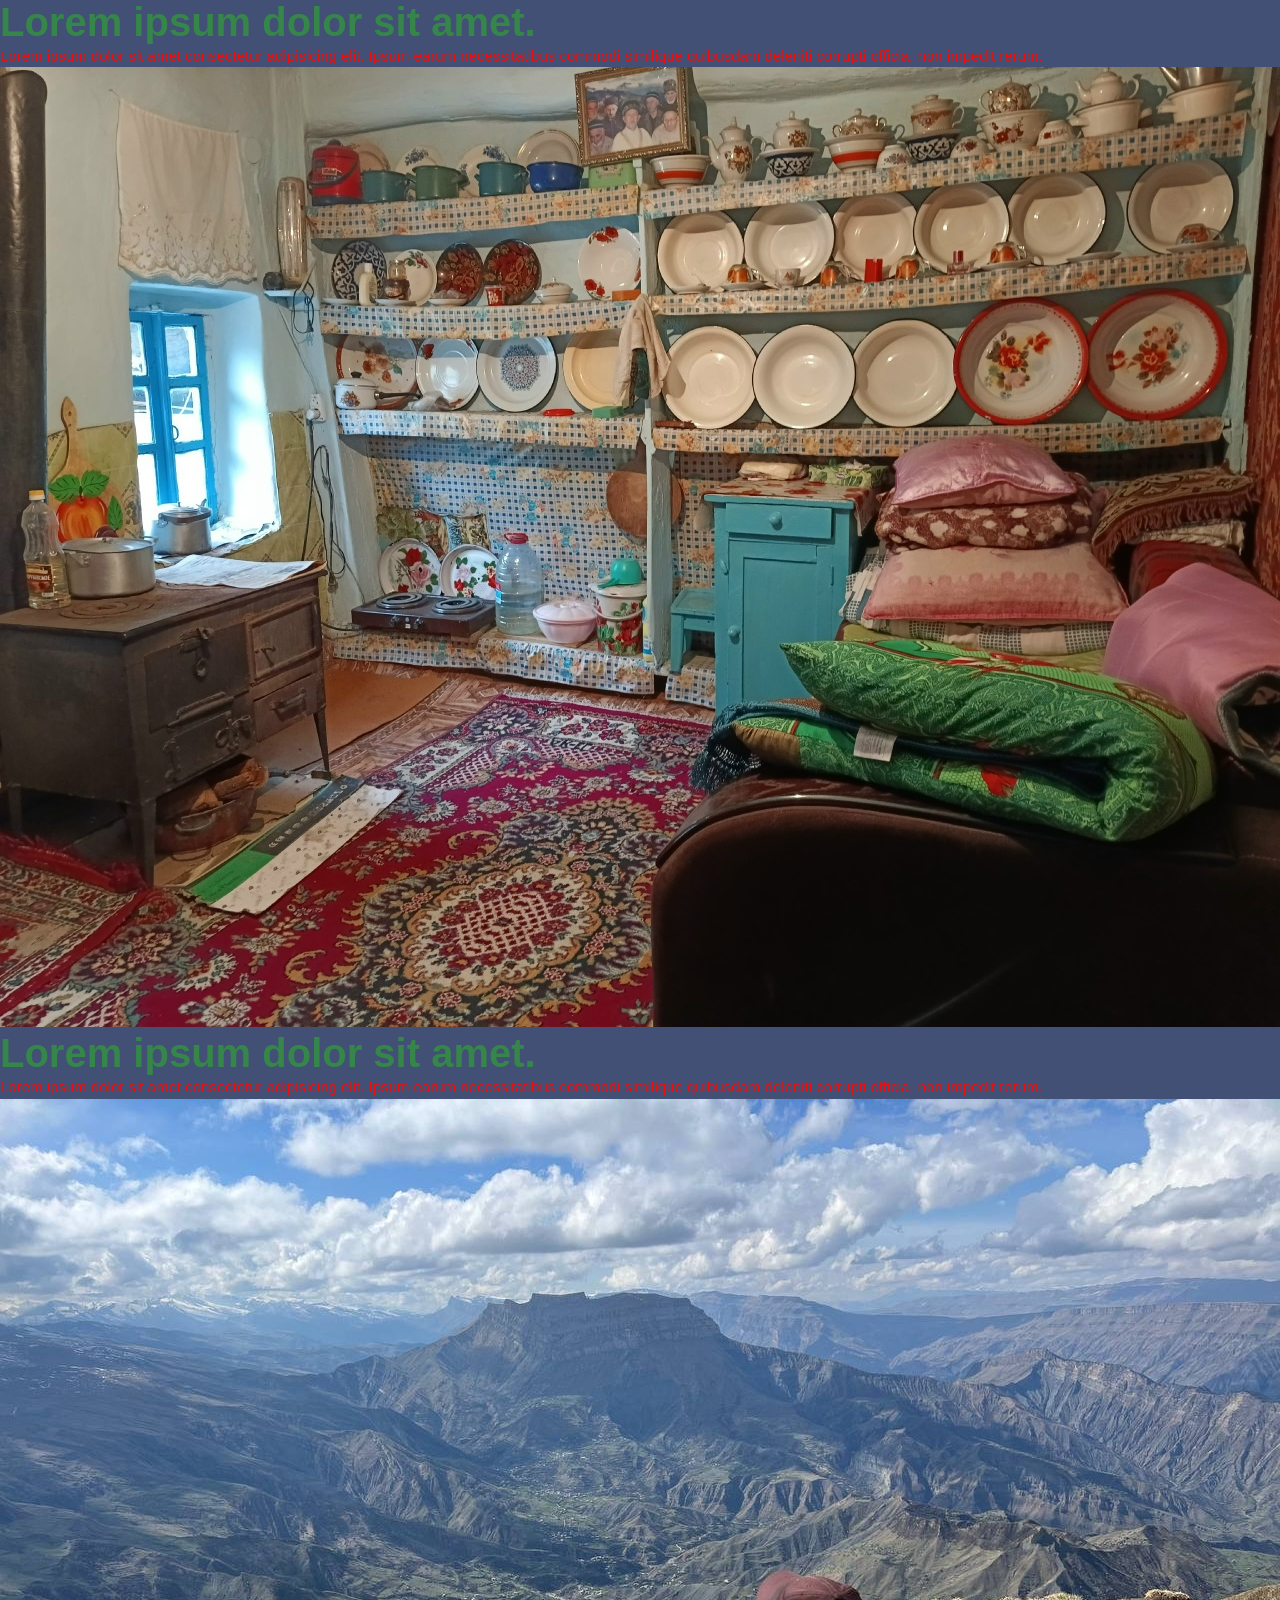
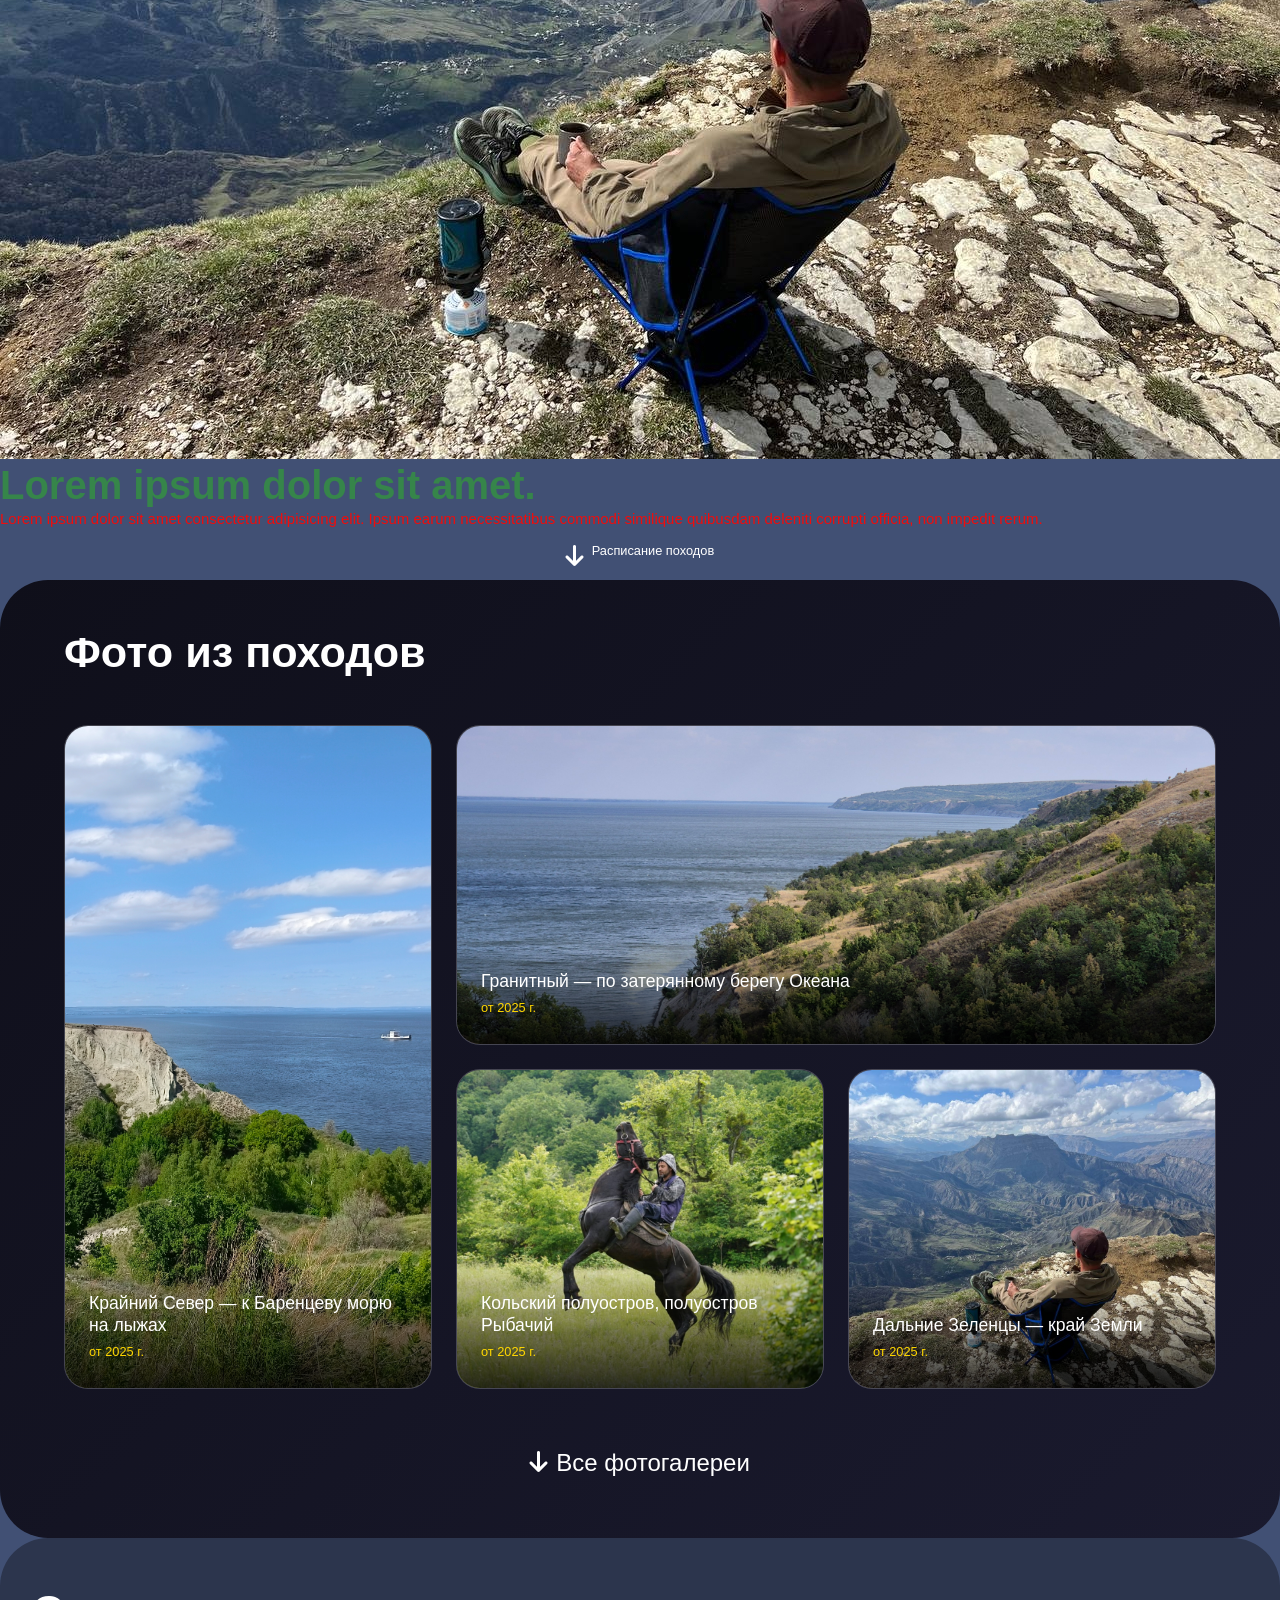
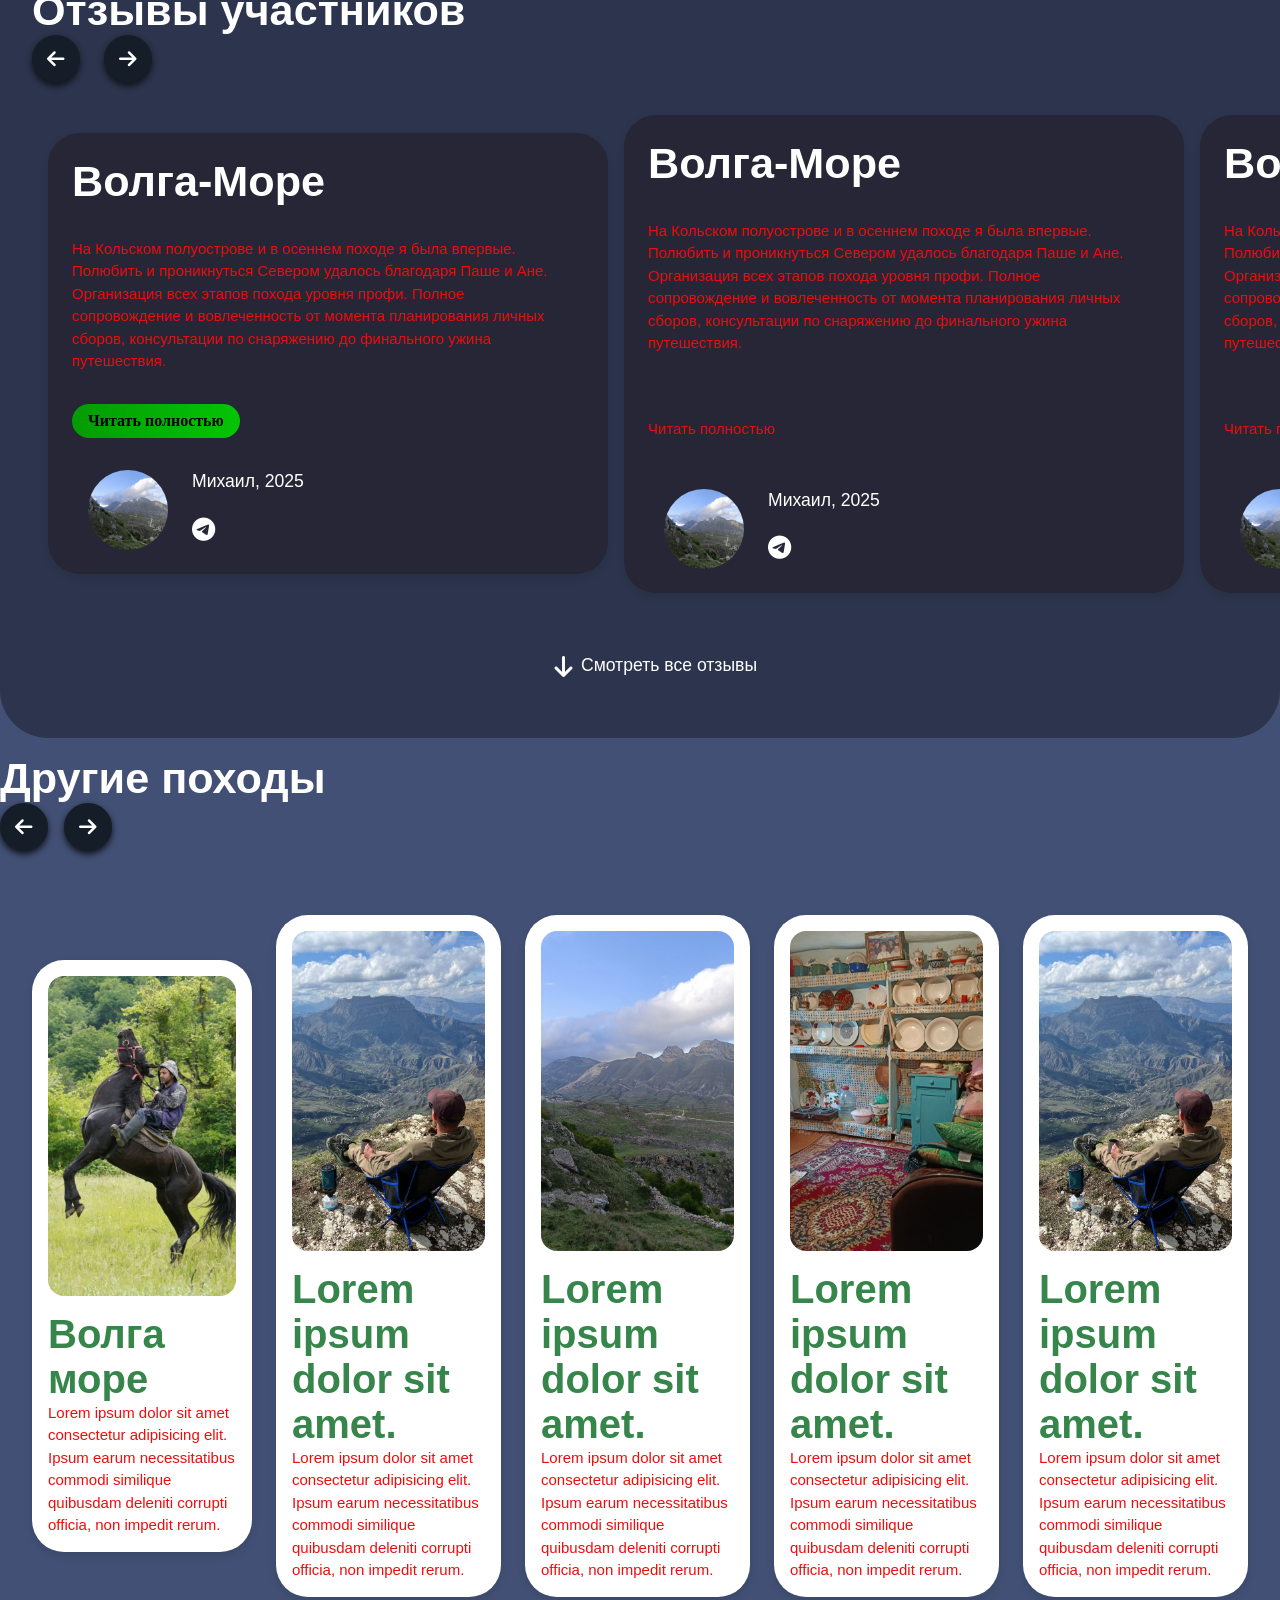
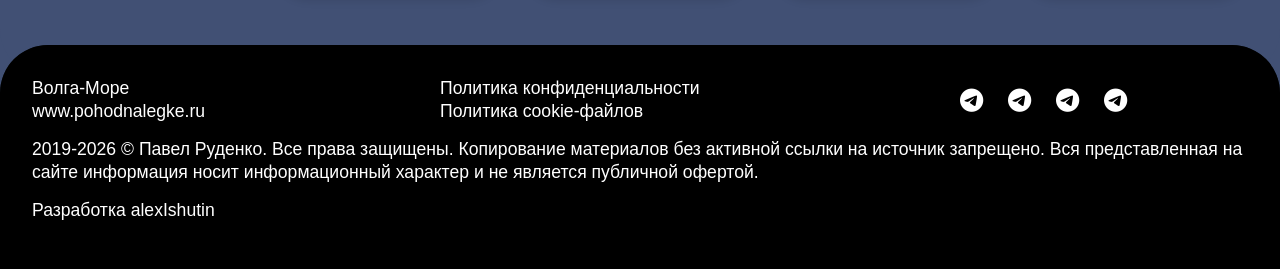
==== commit aab4f14f: "Update index.html" ====
--- a/index.html
+++ b/index.html
@@ -6,7 +6,7 @@
     <title>VolgaMore</title>
     
     
-    <link rel="stylesheet" href="/stile.css">
+    <link rel="stylesheet" href="stile.css">
     
     <link rel="stylesheet" href="https://cdnjs.cloudflare.com/ajax/libs/font-awesome/6.0.0/css/all.min.css">
    
@@ -35,7 +35,7 @@
 
                      <div class="btn">
                         <i class="fa-solid fa-arrow-down"></i>
-                        <a href="/schedule.html">Расписание походов </a>
+                        <a href="schedule.html">Расписание походов </a>
 
                     </div>
 
@@ -454,4 +454,4 @@
 <script src="./js/footer-loader.js" defer></script>
             
 </body>
-</html>+</html>
--- a/stile.css
+++ b/stile.css
@@ -9,19 +9,19 @@
 
 
 
-@import "/styles/videoCarousel.css";
-@import "/styles/about.css";
-@import "/styles/respons.css";
-@import "/styles/header.css";
-@import "/styles/navForPoxod.css";
+@import "stiles/videoCarousel.css";
+@import "stiles/about.css";
+@import "stiles/respons.css";
+@import "stiles/header.css";
+@import "stiles/navForPoxod.css";
 @import "/styles/contactFormSection.css";
-@import "/styles/fotoFromBento.css";
-@import "/styles/footer.css";
-@import "/styles/opinion.css";
-@import "/styles/video-carousel.css";
+@import "styles/fotoFromBento.css";
+@import "styles/footer.css";
+@import "styles/opinion.css";
+@import "styles/video-carousel.css";
 @import "/styles/schedule/schedule.css";
-@import "/styles/schedule/discription.css";
-@import "/styles/roors/root.css";
+@import "styles/schedule/discription.css";
+@import "styles/roors/root.css";
 
 
 @import "/videoSection/videoMain.css";
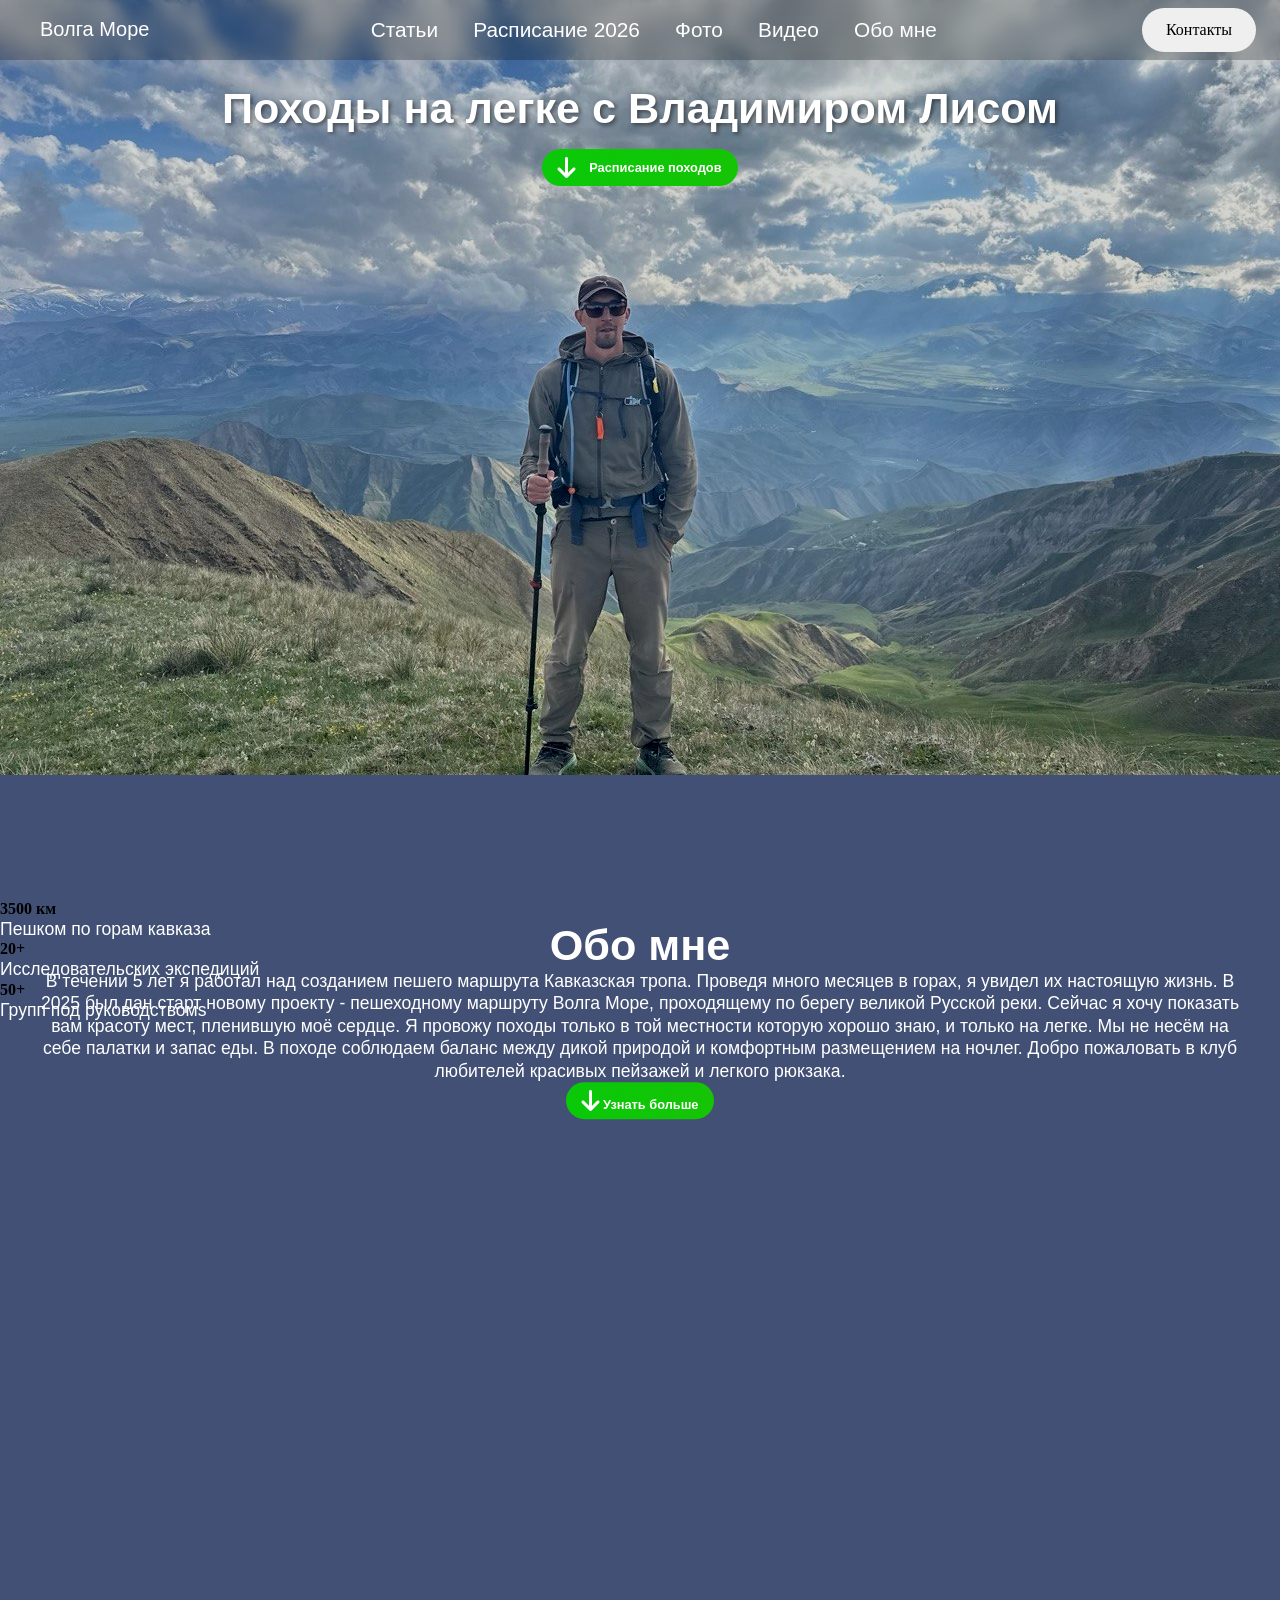
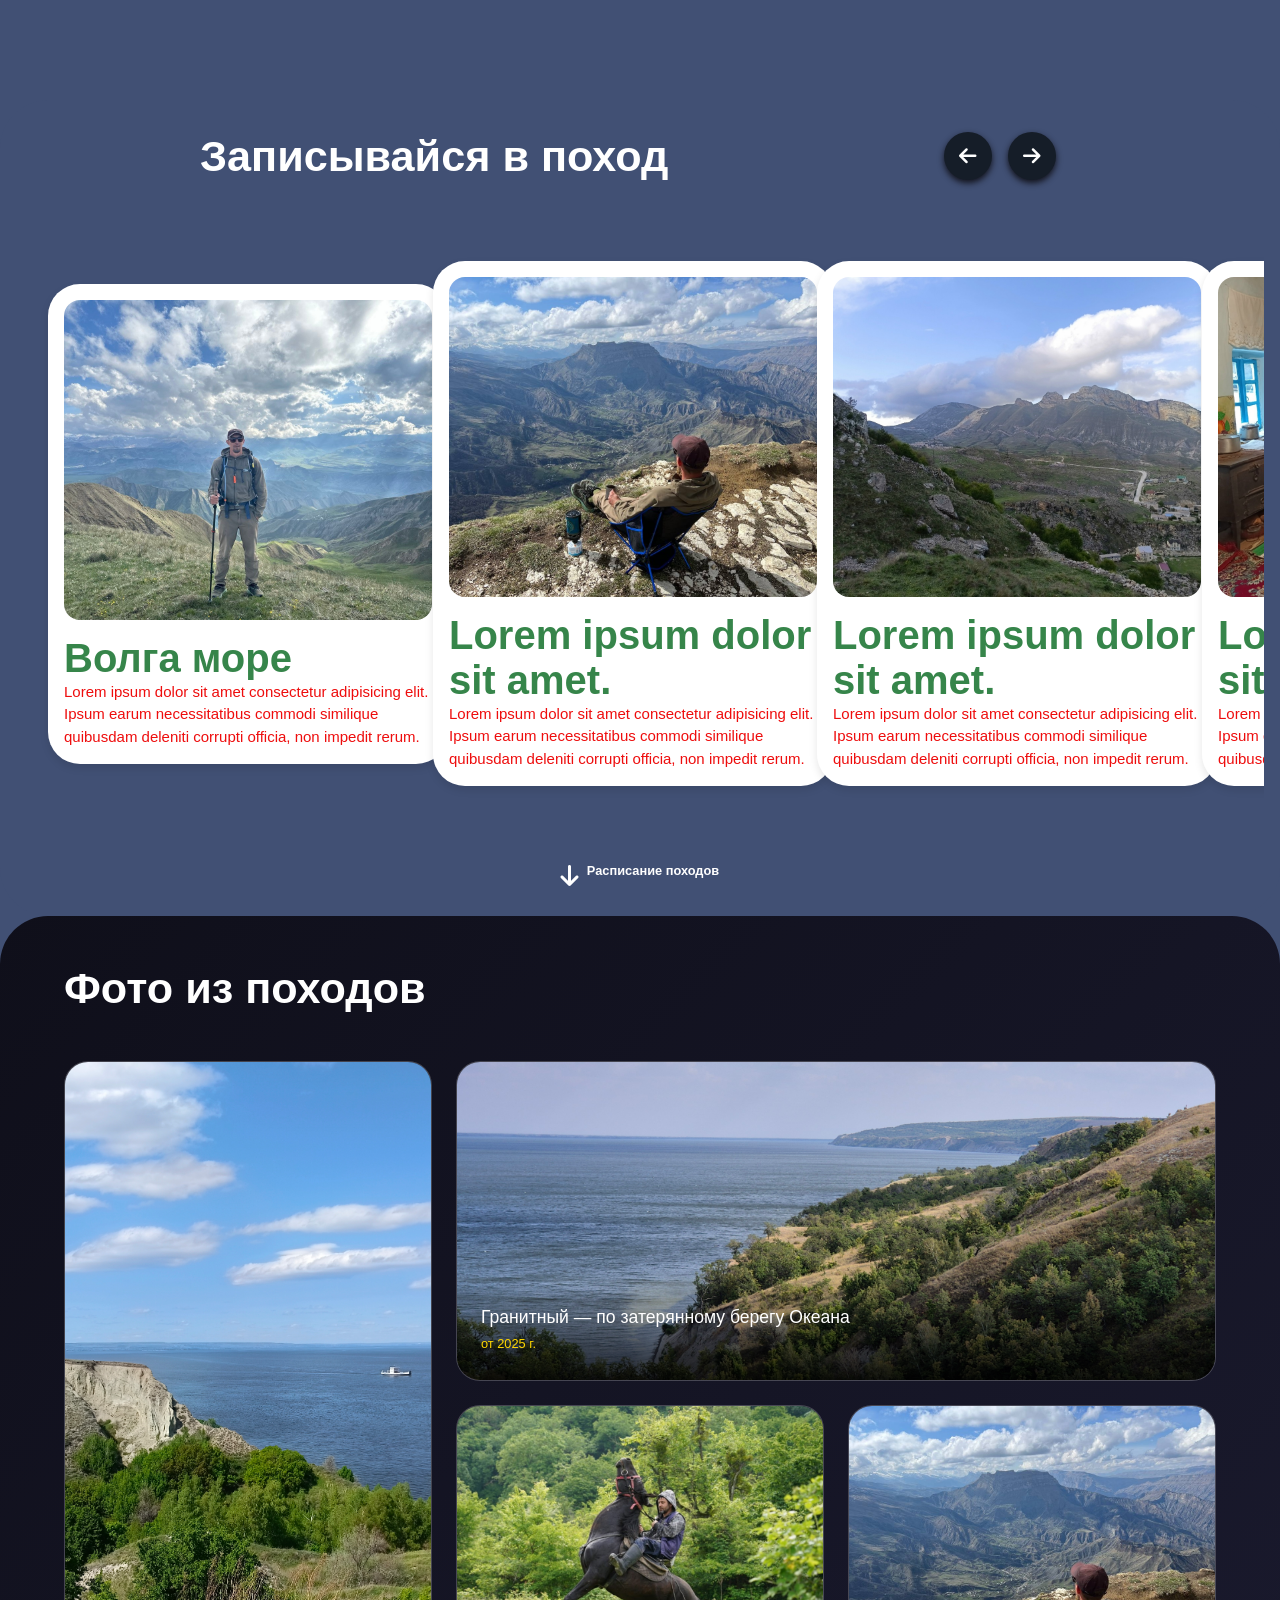
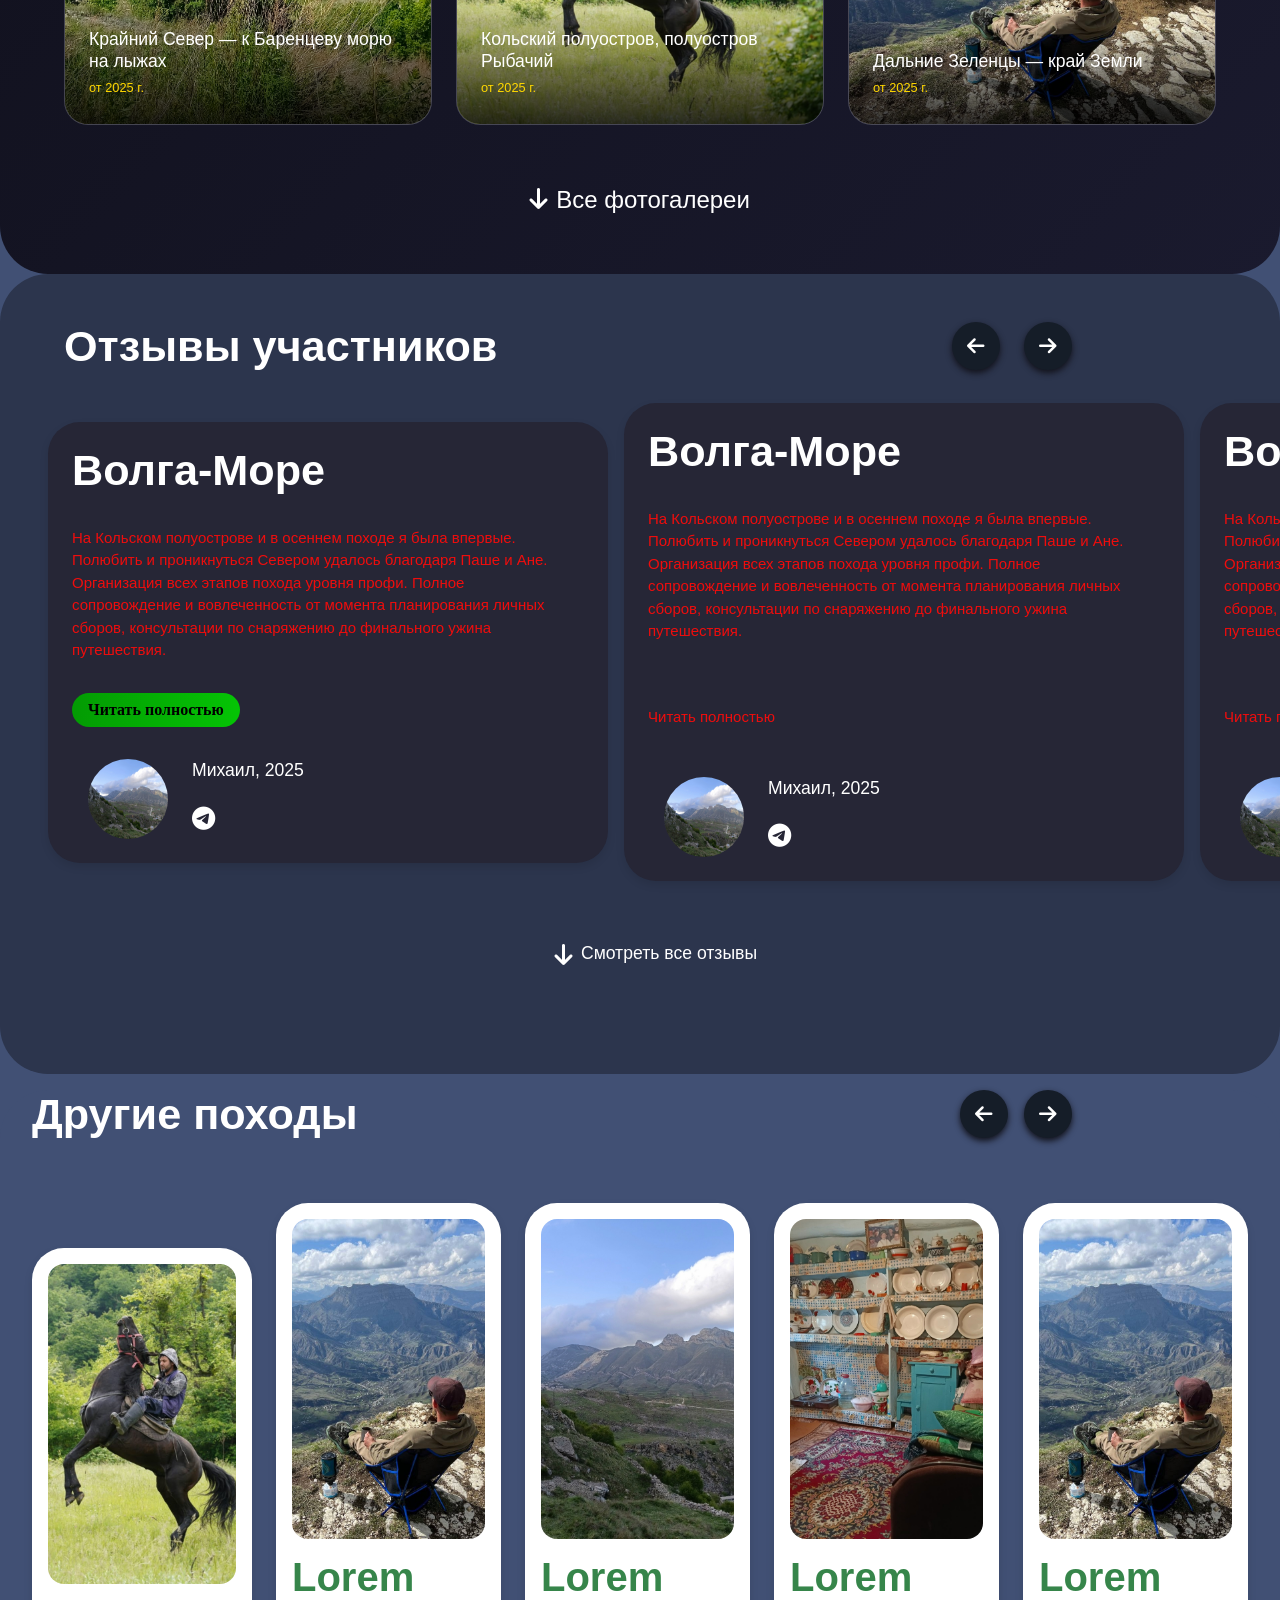
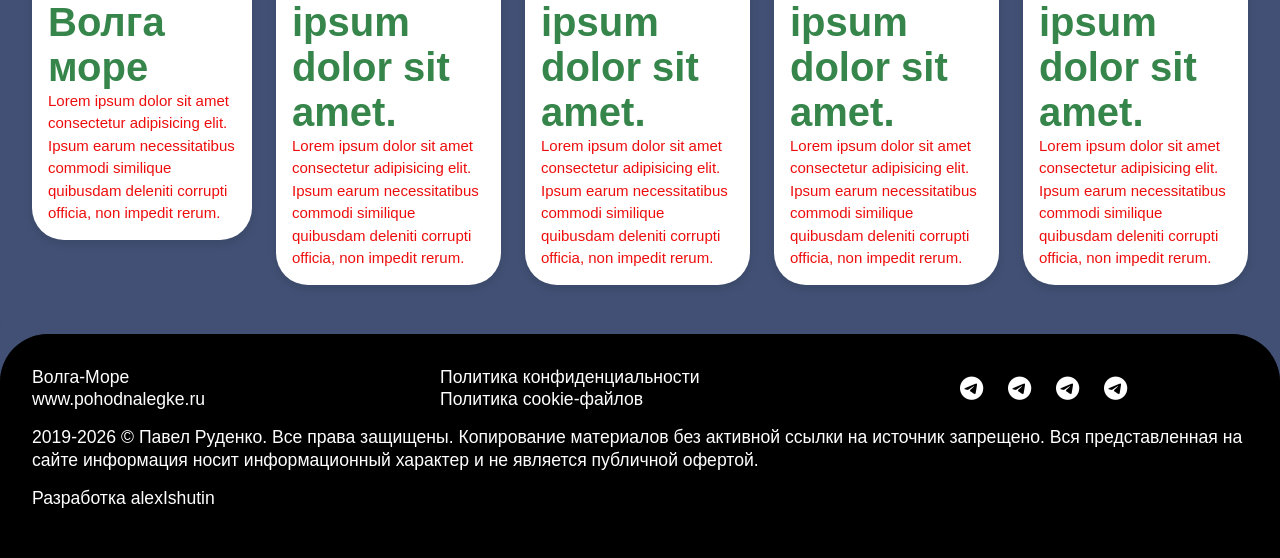
==== commit bfb320e0: "ff" ====
--- a/index.html
+++ b/index.html
@@ -6,7 +6,7 @@
     <title>VolgaMore</title>
     
     
-    <link rel="stylesheet" href="stile.css">
+    <link rel="stylesheet" href="/stile.css">
     
     <link rel="stylesheet" href="https://cdnjs.cloudflare.com/ajax/libs/font-awesome/6.0.0/css/all.min.css">
    
@@ -35,7 +35,7 @@
 
                      <div class="btn">
                         <i class="fa-solid fa-arrow-down"></i>
-                        <a href="schedule.html">Расписание походов </a>
+                        <a href="/schedule.html">Расписание походов </a>
 
                     </div>
 
@@ -454,4 +454,4 @@
 <script src="./js/footer-loader.js" defer></script>
             
 </body>
-</html>
+</html>
--- a/stile.css
+++ b/stile.css
@@ -9,19 +9,19 @@
 
 
 
-@import "stiles/videoCarousel.css";
-@import "stiles/about.css";
-@import "stiles/respons.css";
-@import "stiles/header.css";
-@import "stiles/navForPoxod.css";
+@import "/styles/videoCarousel.css";
+@import "/styles/about.css";
+@import "/styles/respons.css";
+@import "/styles/header.css";
+@import "/styles/navForPoxod.css";
 @import "/styles/contactFormSection.css";
-@import "styles/fotoFromBento.css";
-@import "styles/footer.css";
-@import "styles/opinion.css";
-@import "styles/video-carousel.css";
+@import "/styles/fotoFromBento.css";
+@import "/styles/footer.css";
+@import "/styles/opinion.css";
+@import "/styles/video-carousel.css";
 @import "/styles/schedule/schedule.css";
-@import "styles/schedule/discription.css";
-@import "styles/roors/root.css";
+@import "/styles/schedule/discription.css";
+@import "/styles/roors/root.css";
 
 
 @import "/videoSection/videoMain.css";
